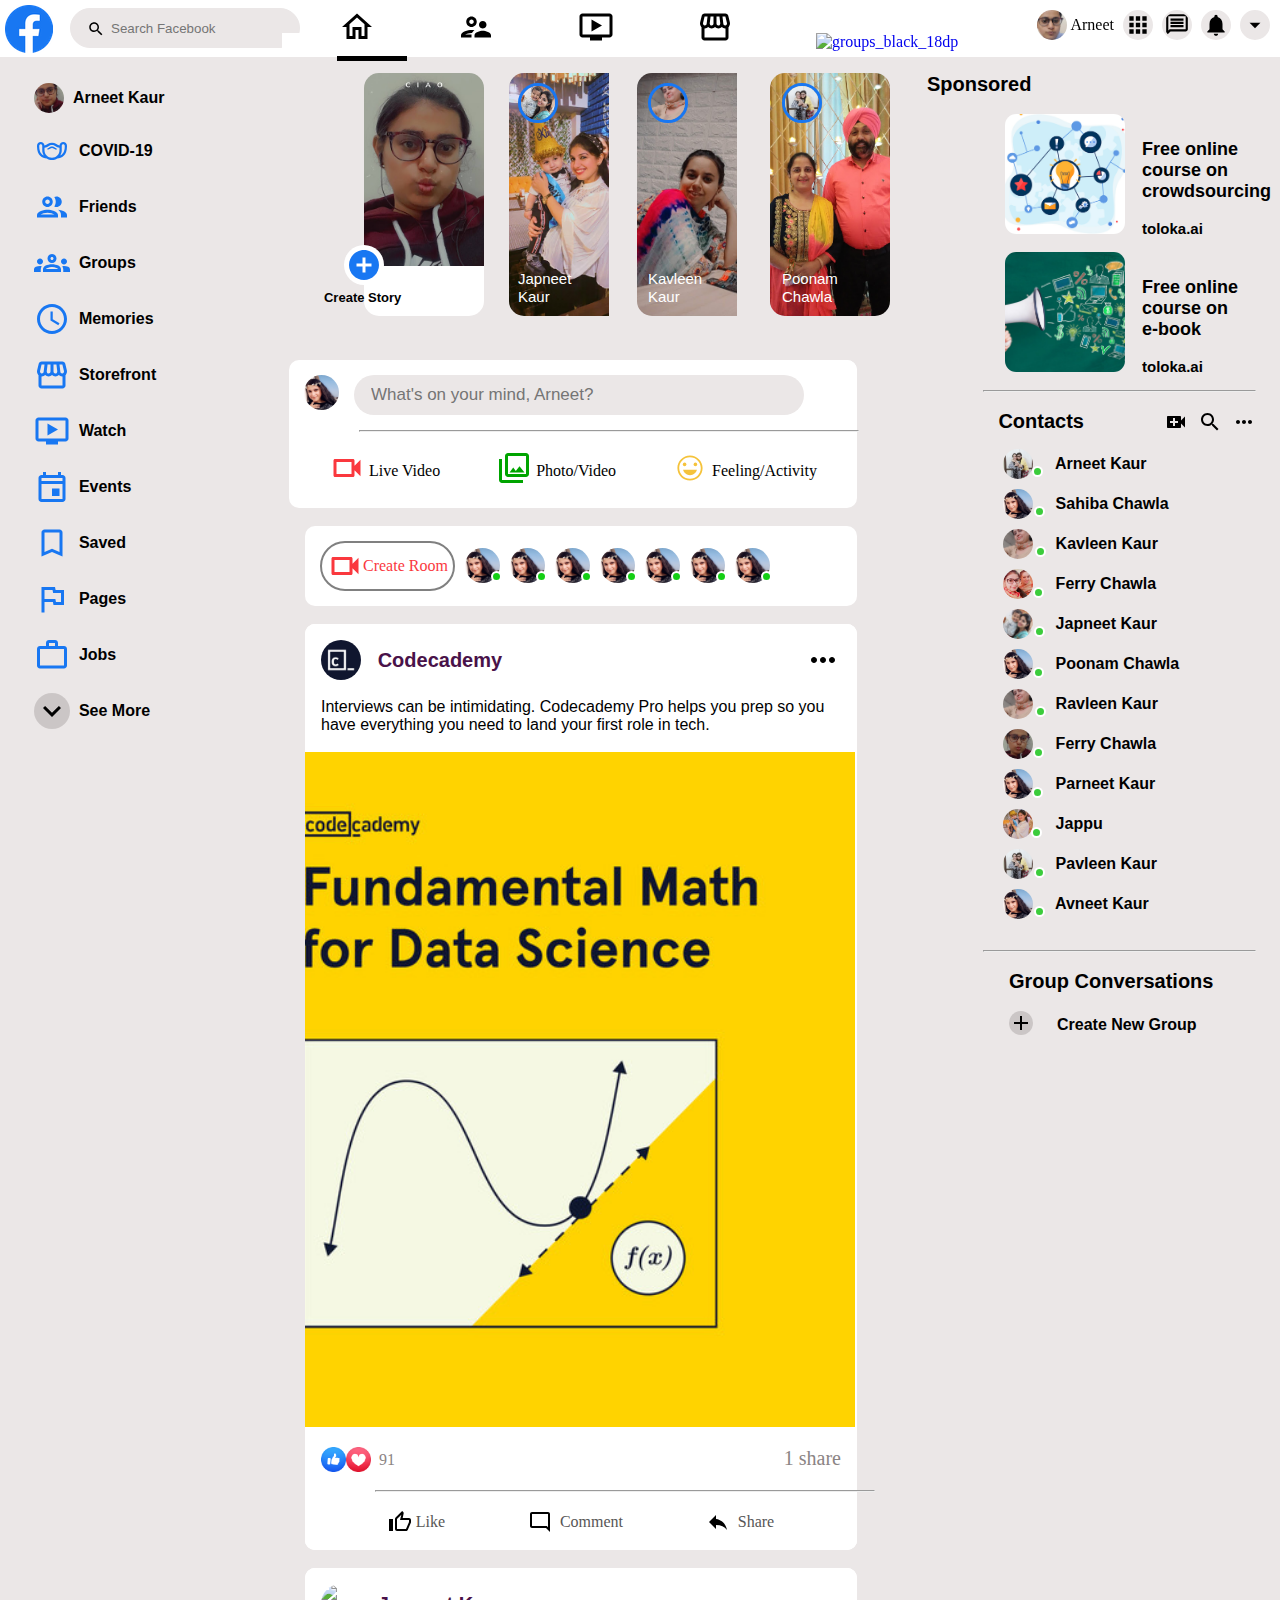
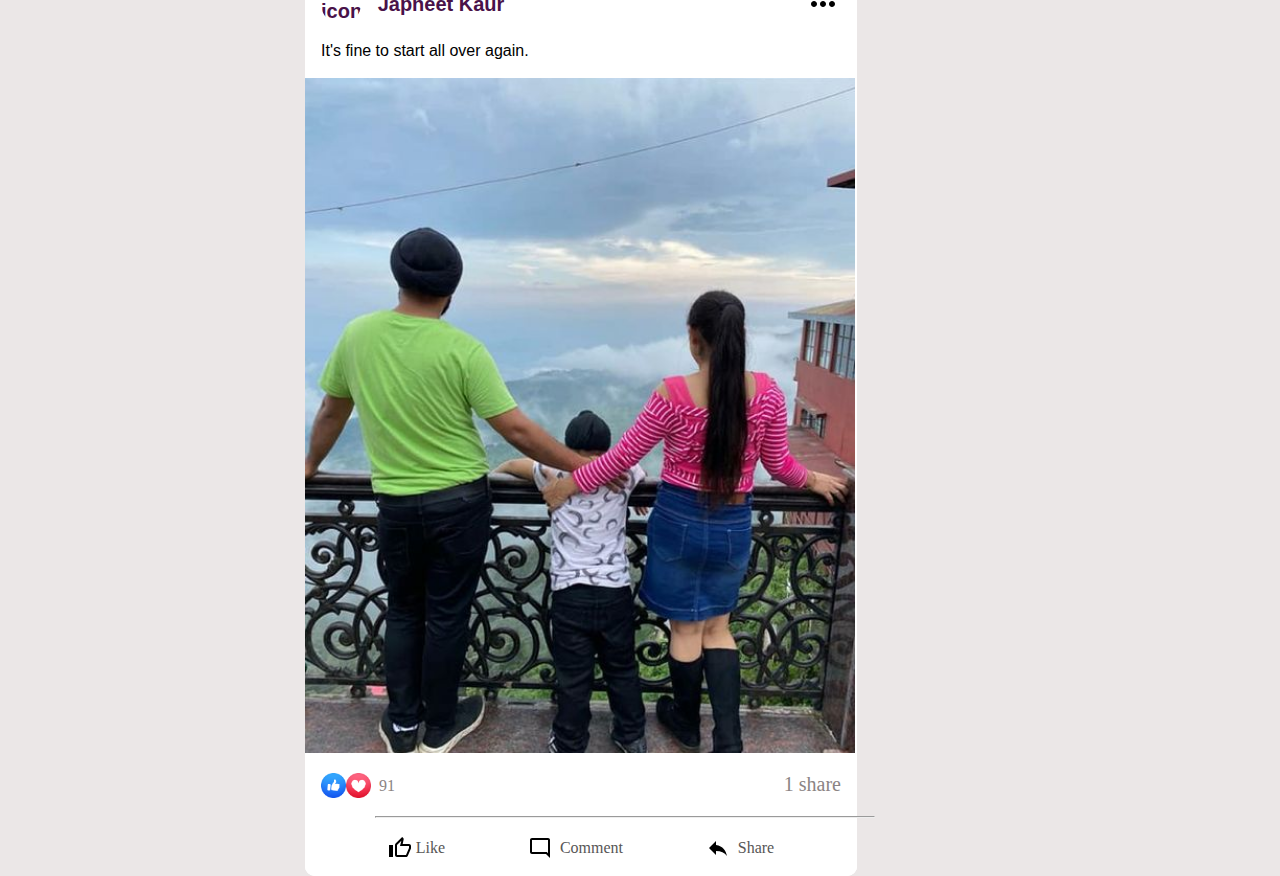
==== index.html @ c51c7bbc "Add files via upload" ====
<!DOCTYPE html>
<html lang="en">
<head>
    <meta charset="UTF-8">
    <meta http-equiv="X-UA-Compatible" content="IE=edge">
    <meta name="viewport" content="width=device-width, initial-scale=1.0">
    <link rel="stylesheet" href="./style.css">
    <title>Facebook</title>
</head>
<body>
    <header>
        <nav>
            <div class="navbar">
                  <div class="logo">
                    <img id="fblogo" src="./images/facebook-logo-2019 (2).png" alt="logo">
                    <img id="search"src="./images/search_black_18dp (1).svg" alt="search">
                    <input type="text" placeholder="Search Facebook">
                  </div>
                  <div class="icons">
                      <a href="#"> <span id="highlight" data-tooltip="Home"> <img src="./images/home_black_36dp.svg" alt="home_black_24dp"> </span>  </a> 
                      <a href="#"> <span data-tooltip="Friend">  <img src="./images/supervisor_account_black_36dp.svg" alt="person"> </span>   </a> 
                      <a href="#"> <span data-tooltip="Watch"> <img src="./images/ondemand_video_black_36dp (1).svg" alt="video"> </span> </a> 
                      <a href="#"> <span data-tooltip="Market">  <img src="./images/storefront_black_36dp (1).svg" alt="marketplace"> </span>  </a> 
                      <a href="#">  <span data-tooltip="Group"> <img src="./images/groups_black_36dp (1).svg" alt="groups_black_18dp"> </span>  </a> 
                  </div>
                  <div class="account">
                         <img id="mypic"  src="./images/my5.jpg" alt="me"> <span>Arneet</span>
                         <a href="#">  <img id = "apps" src="./images/apps_black_24dp.svg" alt="apps"> </a>
                         <a href="#">  <img id = "message" src="./images/message_black_24dp (1).svg" alt="message"> </a>
                         <a href="#"> <img id = "bell" src="./images/notifications_black_18dp.svg" alt="bell">  </a>
                         <a href="#"> <img id = "bell" class="belllss" src="./images/arrow_drop_down_black_36dp.svg" alt="bell">  </a>
                  </div>
            </div>
        </nav>
    </header>

    <!----------------------------------------- Main -------------------------------------------------->
    <!-----------------------------------------Left  Sidebar ------------------------------------------------>
    <main>
        <div class="leftsidebar  lsb">
               <a href="#">  <img id="mypic" src="./images/my3.jpg" alt="me">&nbsp;&nbsp;Arneet Kaur</a>
               <a href="#">  <img src="./images/masks_black_36dp.svg" alt="mask">&nbsp;&nbsp;COVID-19</a>
               <a href="#">  <img src="./images/people_black_36dp.svg" alt="people">&nbsp;&nbsp;Friends</a>
               <a href="#">  <img src="./images/groups_black_36dp.svg" alt="groups">&nbsp;&nbsp;Groups</a>
               <a href="#">  <img src="./images/watch_later_black_36dp.svg" alt="watch">&nbsp;&nbsp;Memories</a>
               <a href="#">  <img src="./images/storefront_black_36dp.svg" alt="store">&nbsp;&nbsp;Storefront </a>
               <a href="#">  <img src="./images/ondemand_video_black_36dp.svg" alt="tv">&nbsp;&nbsp;Watch </a>
               <a href="#">  <img src="./images/event_black_36dp.svg" alt="events">&nbsp;&nbsp;Events </a>
               <a href="#">  <img src="./images/bookmark_border_black_36dp.svg" alt="saved">&nbsp;&nbsp;Saved </a>
               <a href="#">  <img src="./images/flag_black_36dp.svg" alt="flag">&nbsp;&nbsp;Pages </a>
               <a href="#">  <img src="./images/work_outline_black_36dp.svg" alt="work">&nbsp;&nbsp;Jobs</a>
               <a href="#">  <img id="expand" src="./images/expand_more_black_36dp.svg" alt="expand">&nbsp;&nbsp;See More </a>
        </div>



        <!-------------------------------------- Right Sidebar ------------------------------------------>

        <div class="rightsidebar  rsb">
               <div class="sponsored">
                   <p>Sponsored</p>
                   <br>
                    <div class="sponsor1">
                       
                        <img src="./images/crowdsourcing-history.jpg" alt="crowdsourcing">
                        <div class="para">
                            <p>Free online course on </p>
                            <p>crowdsourcing</p><br>
                            <p id="tolka">toloka.ai</p>
                        </div>
                     </div>
                     <br>
                   <div class="sponsor1">
                          <img src="./images/ebook.jpeg" alt="crowdsourcing">
                          <div class="para">
                            <p>Free online course on </p>
                            <p>e-book</p><br>
                            <p id="tolka">toloka.ai</p>
                         </div>
                   </div>

              </div> 
              <br>
              <hr>
              <br>
               <div class="contacts">
                         <div class="upper">
                             <div class="write">
                                  <p>Contacts</p>
                             </div>
                             <div class="sideicons">
                                   <img src="./images/video_call_black_24dp (1).svg" alt="video"> 
                                   <img src="./images/search_black_24dp.svg" alt="search">
                                   <img src="./images/more_horiz_black_24dp.svg" alt="dots">
                             </div>
                         </div>
                         <br>
                         <div class="down">
                             <a id="one" href="#"><img id="mypic" src="./images/memata.jpg" alt="me"> &nbsp;&nbsp;&nbsp;&nbsp; Arneet Kaur</a>
                             <a id="two" href="#"><img id="mypic" src="./images/crown.jpg" alt="me"> &nbsp;&nbsp;&nbsp;&nbsp; Sahiba Chawla</a>  
                             <a id="three" href="#"><img id="mypic" src="./images/tai.jpg" alt="me"> &nbsp;&nbsp;&nbsp;&nbsp; Kavleen Kaur</a> 
                             <a id="four" href="#"><img id="mypic" src="./images/both.jpg" alt="me"> &nbsp;&nbsp;&nbsp;&nbsp; Ferry Chawla</a>  
                             <a id="three" href="#"><img id="mypic" src="./images/jappudi.jpg" alt="me"> &nbsp;&nbsp;&nbsp;&nbsp; Japneet Kaur</a> 
                             <a id="six" href="#"><img id="mypic" src="./images/crown.jpg" alt="me"> &nbsp;&nbsp;&nbsp;&nbsp; Poonam Chawla</a>  
                             <a id="three" href="#"><img id="mypic" src="./images/tai.jpg" alt="me"> &nbsp;&nbsp;&nbsp;&nbsp; Ravleen Kaur</a> 
                             <a id="four" href="#"><img id="mypic" src="./images/my4.jpg" alt="me"> &nbsp;&nbsp;&nbsp;&nbsp; Ferry Chawla</a>  
                             <a id="nine" href="#"><img id="mypic" src="./images/crown.jpg" alt="me"> &nbsp;&nbsp;&nbsp;&nbsp; Parneet Kaur</a>
                             <a id="ten" href="#"><img id="mypic" src="./images/jaapudidu.jpg" alt="me"> &nbsp;&nbsp;&nbsp;&nbsp; Jappu </a> 
                             <a id="four" href="#"><img id="mypic" src="./images/memata.jpg" alt="me"> &nbsp;&nbsp;&nbsp;&nbsp; Pavleen Kaur  </a>  
                             <a id="one" href="#"><img id="mypic" src="./images/crown.jpg" alt="me"> &nbsp;&nbsp;&nbsp;&nbsp; Avneet Kaur</a>
                            
                         </div>
               </div>
               <br>
              <hr>
              <br>
               <div class="conversation">
                           <p>Group Conversations</p><br>
                           <img src="./images/add_black_24dp.svg" alt="plus">
                           <span>Create New Group</span>
               </div> 
        </div>

        <!---------------------------------------- Center --------------------------------------->
         <div class="centerpart cb">
              <!-- <div class="cupper">
                    <div class="cinner">
                        <a href="#">Home</a>&nbsp;&nbsp;&nbsp;&nbsp;
                        <a href="#">Favourites</a>&nbsp;&nbsp;&nbsp;&nbsp;
                        <a href="#">Recent</a>
                    </div>
                    <div class="cdown">
                        <a href="#"> <img src="./images/linear_scale_black_36dp.svg" alt="line"> </a>
                    </div>
              </div><br>
              <hr>
              <br> -->
              <div class="stories">
                   <div class="storyy1">
                       <a href="#"> <img id="story1" src="./images/my4.jpg" alt="myphoto"> </a>
                         <div class="circle">
                                <div class="circe1"></div>
                                <img src="./images/add_circle_black_36dp.svg" alt="circle">
                                <span>Create Story</span>
                            </div>
                   </div>
                   <div class="storyy2">
                      <a href="#">  <img id="story2" src="./images/jaapudidu.jpg" alt="secondpic"> </a>
                       <a href="#">Japneet <br>Kaur</a>
                      <div class="outer">
                        <img src="./images/jappudi.jpg" alt="me"> 
                       </div>
                       
                   </div>
                   <div class="storyy3">
                      <a href="#">  <img  id="story3" src="./images/diii.jpg" alt="thirdpic"> </a>
                      <a href="#">Kavleen <br>Kaur</a>
                      <div class="outer1">
                        <img  src="./images/tai.jpg" alt="me"> 
                      </div>
                   </div>

                   <div class="storyy4">
                    <a href="#">  <img  id="story4" src="./images/mummypapa.jpg" alt="thirdpic"> </a>
                    <a href="#">Poonam <br>Chawla</a>
                    <div class="outer1">
                      <img  src="./images/memata.jpg" alt="me"> 
                    </div>
                 </div>

                 <!-- <div class="storyy5">
                    <a href="#">  <img  id="story5" src="./images/sifat.jpg" alt="thirdpic"> </a>
                    <a href="#">Jaskirat <br>Singh</a>
                    <div class="outer1">
                      <img  src="./images/sifat2.jpg" alt="me"> 
                    </div>
                 </div> -->



                
                  <!-- <div tooltip="See all stories" class="circles">
                        <img src="./images/east_black_24dp.svg" alt="arrow">
                  </div> -->
              </div>

              <!------------------------------ Down Part Start ---------------------------------->

                 <div class="containers">
                        <div class="inputbox">
                              <img id="myself" src="./images/crown.jpg" alt="mine">
                              <input type="text" name="input" placeholder="What's on your mind, Arneet?">
                        </div>
                        <hr id="urgent">
                        <div class="iconsss">
                            <a href="#"><img src="./images/videocam_black_36dp.svg" alt="video"> <span>Live Video</span> </a>
                            <a href="#"><img src="./images/photo_library_black_36dp.svg" alt="video"> <span>Photo/Video</span> </a>
                            <a href="#"><img src="./images/emoji_emotions_black_36dp.svg" alt="video"> <span>Feeling/Activity</span> </a>
                        </div>
                 </div>


                 <!-------------------------------------- Create Room ---------------------------------->
                 <br>
                 <div class="room">
                            <div class="roomicon">
                                      <a href="#"> <img src="./images/videocam_black_36dp.svg" alt="camera">  Create Room   </a>
                            </div>
                            <div class="persons">
                                 <a href="#">  <img id="myself" src="./images/crown.jpg" alt="mine">  </a>
                                 <a href="#">  <img id="myself" src="./images/crown.jpg" alt="mine">  </a>
                                 <a href="#">  <img id="myself" src="./images/crown.jpg" alt="mine">  </a>
                                 <a href="#">  <img id="myself" src="./images/crown.jpg" alt="mine">  </a>
                                 <a href="#">  <img id="myself" src="./images/crown.jpg" alt="mine">  </a>
                                 <a href="#">  <img id="myself" src="./images/crown.jpg" alt="mine">  </a>
                                 <a href="#">  <img id="myself" src="./images/crown.jpg" alt="mine">  </a>
                            
                                
                           </div>
                  </div>

                  <!------------------------------------ Create Post ------------------------------------------>
                  <br>
                  <div class="mainpost">
                            <div class="upprpst">
                                <div class="upperpost">
                                    <a href="#"> <img id="codecademyicon" src="./images/codeicon.png" alt="iconcodecademy">&nbsp;&nbsp; Codecademy </a>
                                    <a href="#"> <img id="dotss" src="./images/more_horiz_black_36dp.svg" alt="threedots"></a>
                                </div>
                                <br>
                               <div class="forpara">
                                  <p>Interviews can be intimidating. Codecademy Pro helps you prep so you have everything you need to land your first role in tech.</p>
                                </div>
                            </div>
                               <br>
                             <div class="centerpost">
                                   <img src="./images/codecademy.jpg" alt="codecademy">
                             </div>
                             <div class="downpost">
                                    <div class="dp1">
                                            <div class="dpinner">
                                             <a href="#"> <img src="./images/like.png" alt="like">  </a>
                                             <a href="#"> <img src="./images/love.png" alt="love">&nbsp; 91 </a>
                                            </div>
                                            <div class="share">
                                                <a href="#">1 share</a>
                                            </div>
                                    </div>
                                    <br>
                                    <hr>
                                    <br>
                                    <div class="dp2">
                                             <a href="#"> <img src="./images/thumb_up_black_24dp (2).svg" alt="like">&nbsp;Like </a>
                                             <a href="#"> <img src="./images/mode_comment_black_24dp.svg" alt="comment"> &nbsp; Comment </a>
                                             <a href="#"> <img src="./images/reply_black_24dp.svg" alt="reply"> &nbsp; Share </a>
                                    </div>
                             </div>
                  </div>

<!----------------------------------- Second Post ---------------------------------->

                  <br>
                  <div class="mainpost">
                            <div class="upprpst">
                                <div class="upperpost">
                                    <a href="#"> <img id="codecademyicon" src="./images/jeeeju.png" alt="iconcodecademy">&nbsp;&nbsp; Japneet Kaur  </a>
                                    <a href="#"> <img id="dotss" src="./images/more_horiz_black_36dp.svg" alt="threedots"></a>
                                </div>
                                <br>
                               <div class="forpara">
                                  <p>It's fine to start all over again.</p>
                                </div>
                            </div>
                               <br>
                             <div class="centerpost">
                                   <img src="./images/jejju.jpeg" alt="codecademy">
                             </div>
                             <div class="downpost">
                                    <div class="dp1">
                                            <div class="dpinner">
                                             <a href="#"> <img src="./images/like.png" alt="like">  </a>
                                             <a href="#"> <img src="./images/love.png" alt="love">&nbsp; 91 </a>
                                            </div>
                                            <div class="share">
                                                <a href="#">1 share</a>
                                            </div>
                                    </div>
                                    <br>
                                    <hr>
                                    <br>
                                    <div class="dp2">
                                             <a href="#"> <img src="./images/thumb_up_black_24dp (2).svg" alt="like">&nbsp;Like </a>
                                             <a href="#"> <img src="./images/mode_comment_black_24dp.svg" alt="comment"> &nbsp; Comment </a>
                                             <a href="#"> <img src="./images/reply_black_24dp.svg" alt="reply"> &nbsp; Share </a>
                                    </div>
                             </div>
                  </div>
        </div>
    </main>
</body>
</html>
---- style.css ----
*{
    padding: 0;
    margin: 0;
    box-sizing: border-box;
    background-color: rgb(235, 231, 231);
}
header{
    position: sticky;
    left: 0;
    right: 0;
    top: 0;
    z-index: 5;
}
.navbar{
    display: flex;
    justify-content: space-between;
    background-color: white;
}
.logo{
    background-color: white;
}
.logo img{
    background-color:transparent;
    position: relative;
    top: 5px;
    left: 5px;
    margin-bottom: 5px;
}
#fblogo:hover{
    cursor: pointer;
   transform: rotate(360deg);
   transition: transform 1s ease-in-out;
}
.logo #search{
    position: relative;
    top: -10px;
    left: 35px;
    background-color:rgb(235, 231, 231) ;
    z-index: 1;
   
}
.logo input{
    width: 230px;
    height: 40px;
    border-radius: 20px;
    border: 1px solid rgb(235, 231, 231);
    position: absolute;
    top: 8px;
    padding-left: 2.5rem;
    outline: none;
   
}

.icons{
    background-color: white;
    margin-left: 10rem;
}

.icons a{
    background-color: white;
    text-decoration: none;
}
.icons a img:hover{
      padding-left: 20px;
      padding-right: 20px;
      border-radius: 7px;
      border: 2px solid rgb(226, 221, 221);
      background-color: rgb(226, 221, 221);
}
.icons #highlight::after{
     content: '';
     display: inline-block;
     height: 5px;
     width: 70px;
     background-color: black;
     position:absolute;
     top: 23px;
     left: 55px;
}

.icons  img{
    background-color: white;
    margin-left: 2.2rem;
    margin-top: 7px;
    padding-left: 20px;
    padding-right: 20px;
    border: 2px solid transparent;
}
.icons span{
    background-color: white;
}
[data-tooltip]{
    position: relative;
}
/*.icons span::after,
.icons span::before{
    --scale:0;
    transform: scale(var(--scale));
    transition: 150ms transform;
    
}*/
/* .icons span:hover::after{
    content: '';
    background-color: #1877F2;
    height: 10px;
    width: 10px;
    position: absolute;
    top: 52%;
    left: 82px;
    transform: translateX(-50%) rotate(45deg);

} */
.icons span:hover::before{
    content:attr(data-tooltip);
    color: white;
    border: 8px solid #1877F2;
    background-color:#1877F2;
    /* padding-left: 5px;
    padding-right: 5px; */
    /* width: 53px;
    height: 30px; */
    /* font-size: 15px; */
    border-top-right-radius: 23px;
    border-bottom-left-radius: 23px;
    position: absolute;
    top: 50%;
    left:55%;
    margin-top: 20px;
}

 /* #groupss{
    border: 2px solid black;
    height: 35px;
    border-radius: 50%;
    /* margin-right: 85px; 
}  */

.account{
    background-color: white;
}
.account a{
    background-color: white;
    text-decoration: none;
}
/* .forset{
    margin-left: 70px;
} */

.account img{
    margin-top: 10px;
    margin-left: 5px;
    /* margin-right: 5px; */
}
.account  span{
    position: relative;
    top: -10px;
    background-color: white;
}
#mypic{
    height: 30px;
    width: 30px;
    object-fit: cover;
    border-radius: 50%;
    cursor: pointer;
    
}
#apps {
    border: 2px solid rgb(235, 231, 231);
   width: 30px;
    border-radius: 50%;
}
#message{
    border: 2px solid rgb(235, 231, 231);
    width: 30px;
    border-radius: 50%;
}
#bell{
    border: 2px solid rgb(235, 231, 231);
    width: 30px;
    border-radius: 50%;
}
.belllss{
    margin-right: 10px;
}
main{
    display: grid;
    grid-template-columns: repeat(3,1fr);
    grid-template-areas: "l  c   r";
}
/************************************************Left Sidebar ***************************************************/
.lsb{
    grid-area: l;
}
.rsb{
    /* background-color: red; */
    grid-area: r;
}
.cb{
    grid-area: c;
}
.leftsidebar{
    margin-top: 1rem;
    margin-left: 1.5rem;
   }
.leftsidebar a{
   display: flex;
   /* flex-direction: column; */
   align-items: center;
   text-decoration: none;
   color: black;
   padding: 10px;
   font-family: 'Lucida Sans', 'Lucida Sans Regular', 'Lucida Grande', 'Lucida Sans Unicode', Geneva, Verdana, sans-serif;
    font-weight: 800;
}  

.leftsidebar a:hover{
    background-color: rgb(203, 198, 198);
    width: 260px;
    border-radius: 0.5rem;
} 
.leftsidebar a img{
    background-color: transparent;
}
#expand{
    background-color:rgb(203, 198, 198);
    border-radius: 50%;
}

/**********************************************Right Sidebar**************************************/
.rightsidebar{
    margin-top: 1rem;
    margin-right: 1.5rem;
    right: 0;
    display: flex;
    flex-direction: column;
}
.sponsored p{
    font-family: 'Lucida Sans', 'Lucida Sans Regular', 'Lucida Grande', 'Lucida Sans Unicode', Geneva, Verdana, sans-serif;
    font-size: 20px;
    font-weight: 800;
    cursor: pointer;
    margin-left: 70px;
}
.sponsor1{
    display: flex;
    margin-left: 5rem;
}
.sponsor1 img{
    height: 120px;
    width: 120px;
    object-fit: cover;
    border-radius: 0.7rem;
    cursor: pointer;
    position: relative;
    left: 68px;
    /* margin-left: 20px; */
}
.sponsor1 p{
   font-size: 18px;
   position: relative;
   left: 15px;
   top: 25px;
}
#tolka{
    font-size: 15px;
}
.rightsidebar hr{
    /* margin-right: 1rem; */
    margin-left: 7.9rem;
}
.upper{
    display: flex;
    justify-content: space-between;
}
.write {
    display: flex;
    margin-left: 7.9rem;
}
.write p{
    font-family: 'Lucida Sans', 'Lucida Sans Regular', 'Lucida Grande', 'Lucida Sans Unicode', Geneva, Verdana, sans-serif;
    font-size: 20px;
    font-weight: 800;
    margin-left: 15px;
}
.sideicons{
    display: flex;
    background-color: transparent;
    /* margin-right: 0.5rem; */
   
}
.sideicons img{
    background-color:rgb(235, 231, 231);
    margin-left: 10px;
}
.down{
    margin-left: 7.9rem;
}
.down #one::after{
    content: '';
    display: block;
    background-color: rgb(59, 204, 59);
    border: 2px solid white;
    height: 7px;
    width: 7px;
    border-radius: 50%;
    position: relative;
    left: -115px;
    top: 7px;
}
.down #two::after{
    content: '';
    display: block;
    background-color: rgb(59, 204, 59);
    border: 2px solid white;
    height: 7px;
    width: 7px;
    border-radius: 50%;
    position: relative;
    left: -135px;
    top: 7px;
}
.down #three::after{
    content: '';
    display: block;
    background-color: rgb(59, 204, 59);
    border: 2px solid white;
    height: 7px;
    width: 7px;
    border-radius: 50%;
    position: relative;
    left: -123px;
    top: 7px;
}
.down #four::after{
    content: '';
    display: block;
    background-color: rgb(59, 204, 59);
    border: 2px solid white;
    height: 7px;
    width: 7px;
    border-radius: 50%;
    position: relative;
    left: -123px;
    top: 8px;
}
.down #six::after{
    content: '';
    display: block;
    background-color: rgb(59, 204, 59);
    border: 2px solid white;
    height: 7px;
    width: 7px;
    border-radius: 50%;
    position: relative;
    left: -146px;
    top: 8px;
}
.down #nine::after{
    content: '';
    display: block;
    background-color: rgb(59, 204, 59);
    border: 2px solid white;
    height: 7px;
    width: 7px;
    border-radius: 50%;
    position: relative;
    left: -123px;
    top: 8px;
}
.down #ten::after{
    content: '';
    display: block;
    background-color: rgb(59, 204, 59);
    border: 2px solid white;
    height: 7px;
    width: 7px;
    border-radius: 50%;
    position: relative;
    left: -72px;
    top: 8px;
}
.down a{
    text-decoration: none;
    display: flex;
    align-items: center;
    color: black;
    position: relative;
    top: -8px;
    left: 10px;
    padding-top: 5px;
    padding-bottom: 5px;
    padding-left: 10px;
    font-family: 'Segoe UI', Tahoma, Geneva, Verdana, sans-serif;
    font-weight: 600;
    cursor: pointer;
}
.down a:hover{
    background-color: rgb(203, 198, 198);
    width: 270px;
    border-radius: 0.5rem;
}
.conversation{
    margin-left: 9.5rem;
}
.conversation p{
    font-family: 'Lucida Sans', 'Lucida Sans Regular', 'Lucida Grande', 'Lucida Sans Unicode', Geneva, Verdana, sans-serif;
    font-size: 20px;
    font-weight: 800;
}
.conversation img{
    background-color:rgb(203, 198, 198);
    border-radius: 50%;
    cursor: pointer;
}
.conversation span{
    position: relative;
    left: 20px;
    bottom: 5px;
    font-family: 'Segoe UI', Tahoma, Geneva, Verdana, sans-serif;
    font-weight: 600;
}
/*********************************** Center Part *********************************/
.centerpart{
   margin-top: 1rem;
   /* background-color: white; */
} 
.cupper{
    display: flex;
    justify-content: space-between;
}
.cinner{
    display: flex;
}
.cinner a{
    text-decoration: none;
    font-family: 'Lucida Sans', 'Lucida Sans Regular', 'Lucida Grande', 'Lucida Sans Unicode', Geneva, Verdana, sans-serif;
    font-weight: 800;
    color: black;
    position: relative;
    left: 70px;
    border: 2px solid transparent;
    padding: 10px;
}
.cinner a:hover{
    color: #1877F2;
    border: 2px solid rgb(203, 230, 241);
    background-color: rgb(205, 231, 243);
    padding: 10px;
    border-radius: 20px;
}
.cdown{
    display: flex;
}
.cdown img{
    /* margin-right: 2rem; */
    border: 2px solid rgb(203, 198, 198);
    padding-left: 7px;
    padding-right: 7px;
    background-color:rgb(203, 198, 198);
    border-radius: 10px;
}
.centerpart hr{
    position: relative;
    left: 70px;
    width: 500px;
}
/**********************************************Story 1***********************************/
.stories{
    display: flex;
}
.storyy1 a img:hover{
    /* transform: scale(1.2); */
    -webkit-filter: grayscale(70%);
    filter: grayscale(70%);
    -webkit-transition: .3s ease-in-out;
    transition: .3s ease-in-out;

}
.stories #story1{
    height: 27vh;
    object-fit: cover;
    width: 120px;
    position: relative;
    left: -5px;
    margin-left: 5rem;
    border-bottom: 50px solid white;
    border-radius: 15px;
}
.stories #story1:hover{
    border-bottom: 50px solid rgb(203, 198, 198);
}

.circle {
    position: relative;
    cursor: pointer;
}

.circle .circe1{
    height: 40px;
    width: 40px;
    /* background: linear-gradient(white,transparent ); */
    background-color: white;
    border-radius: 50%;
    position: relative;
    top: -75px;
    left: 55px;
}
.circle img{
    position: absolute;
    top: -73px;
    left: 57px;
    background-color: transparent;
}
.circle span{
    font-family: 'Lucida Sans', 'Lucida Sans Regular', 'Lucida Grande', 'Lucida Sans Unicode', Geneva, Verdana, sans-serif;
    font-size: 13px;
    font-weight: 700;
    position: absolute;
    background-color: transparent;
    top: -30px;
    left: 35px;
}
/********************************************** Story 2 ****************************************/
.storyy2{
    position: relative;
}
.storyy2 a:nth-child(2){
    text-decoration: none;
    color: white;
    font-family: 'Lucida Sans', 'Lucida Sans Regular', 'Lucida Grande', 'Lucida Sans Unicode', Geneva, Verdana, sans-serif;
    font-size: 15px;
    font-weight: 500;
    position: relative;
    left: 29px;
    top: -50px;
    background-color: transparent;
}

.stories #story2{
    height: 27vh;
    object-fit: cover;
    width: 120px;
    position: relative;
    left: 20px;
    border-radius: 15px;
    margin-left: 0;
    
}
.stories #story2:hover{
    /* -webkit-filter: grayscale(20%);
    filter: grayscale(20%);
    opacity: 10.9; */
    filter: brightness(95%);
    /* background: linear-gradient(transparent,rgba(0,0,0,0.5)); */
    -webkit-transition: .3s ease-in-out;
    transition: .3s ease-in-out;
    /* margin-left: 10px;
	-webkit-transform: scale(1.07);
	transform: scale(1.07); */

}
.storyy2 .outer img{
    position: absolute;
    top: 10px;
    left: 29px;
    border: 3px solid #1877F2;
    height: 40px;
    width: 40px;
    object-fit: cover;
    border-radius: 50%;
}
/*****************************************Story 3********************************************/
.storyy3{
    position: relative;
}
.storyy3 a:nth-child(2){
    text-decoration: none;
    color: white;
    font-family: 'Lucida Sans', 'Lucida Sans Regular', 'Lucida Grande', 'Lucida Sans Unicode', Geneva, Verdana, sans-serif;
    font-size: 15px;
    font-weight: 500;
    position: relative;
    left: 39px;
    top: -50px;
    background-color: transparent;
}

.stories #story3{
    height: 27vh;
    object-fit: cover;
    width: 120px;
    position: relative;
    left: 20px;
    border-radius: 15px;
    margin-left: 8px;
}
.stories #story3:hover{
    /* -webkit-filter: grayscale(20%);
    filter: grayscale(20%);
    opacity: 10.9; */
    filter: brightness(95%);
    /* background: linear-gradient(transparent,rgba(0,0,0,0.5)); */
    -webkit-transition: .3s ease-in-out;
    transition: .3s ease-in-out;
    /* margin-left: 10px;
	-webkit-transform: scale(1.07);
	transform: scale(1.07); */

}
.storyy3 .outer1 img{
    position: absolute;
    top: 10px;
    left: 39px;
    border: 3px solid #1877F2;
    height: 40px;
    width: 40px;
    object-fit: cover;
    border-radius: 50%;
}
/* .circle img{
 background-color: red;
} */
/************************************** Story 4 ******************************************/
.storyy4{
    position: relative;
}
.storyy4 a:nth-child(2){
    text-decoration: none;
    color: white;
    font-family: 'Lucida Sans', 'Lucida Sans Regular', 'Lucida Grande', 'Lucida Sans Unicode', Geneva, Verdana, sans-serif;
    font-size: 15px;
    font-weight: 500;
    position: relative;
    left: 45px;
    top: -50px;
    background-color: transparent;
}

.stories #story4{
    height: 27vh;
    object-fit: cover;
    width: 120px;
    position: relative;
    left: 33px;
    /* background: linear-gradient(transparent,rgba(0,0,0,0.5));  */
    border-radius: 15px;
}
.stories #story4:hover{
    /* -webkit-filter: grayscale(20%);
    filter: grayscale(20%);
    opacity: 10.9; */
    filter: brightness(95%);
    /* background: linear-gradient(transparent,rgba(0,0,0,0.5)); */
    -webkit-transition: .3s ease-in-out;
    transition: .3s ease-in-out;
    /* margin-left: 10px;
	-webkit-transform: scale(1.07);
	transform: scale(1.07); */

}
.storyy4 .outer1 img{
    position: absolute;
    top: 10px;
    left: 45px;
    border: 3px solid #1877F2;
    height: 40px;
    width: 40px;
    object-fit: cover;
    border-radius: 50%;
}
/*****************************************Story 5**********************************/
/* .storyy5{
    position: relative;
}
.storyy5 a:nth-child(2){
    text-decoration: none;
    color: white;
    font-family: 'Lucida Sans', 'Lucida Sans Regular', 'Lucida Grande', 'Lucida Sans Unicode', Geneva, Verdana, sans-serif;
    font-size: 15px;
    font-weight: 500;
    position: relative;
    left: 4px;
    top: -50px;
    background-color: transparent;
}

.stories #story5{
    height: 27vh;
    object-fit: cover;
    width: 110px;
    position: relative;
    left: -2px;
    border-radius: 15px;
    /* margin-left: 0px; */
/* }
.stories #story5:hover{
    -webkit-filter: grayscale(20%);
    filter: grayscale(20%);
    opacity: 10.9;
    -webkit-transition: .3s ease-in-out;
    transition: .3s ease-in-out; */
    /* margin-left: 10px;
	-webkit-transform: scale(1.07);
	transform: scale(1.07); */

/* }
.storyy5 .outer1 img{
    position: absolute;
    top: 10px;
    left: 3px;
    border: 3px solid #1877F2;
    height: 40px;
    width: 40px;
    object-fit: cover;
    border-radius: 50%;
} */ 

/* .circles{
    height: 50px;
    width: 70px;
    background-color: white;
    border: 1px solid gray;
    border-radius: 50%;
    position: relative;
    left: -62px;
    top: 70px;
    cursor: pointer;
}
.circles:hover::after{
    content:attr(tooltip);
    background-color: black;
    color: white;
    position: relative;
    top: 60px;
    width: max-content;
    left: 0;
    right: 0;
    padding: 5px;
}
.circles:hover{
    background-color: rgb(238, 231, 231);
}
.circles img{
    background-color: transparent;
    position:absolute;
    left: 10px;
    top: 13px;
} */
/********************************Down Part Start ********************************************/
.containers{
    background-color: white;
    border-radius: 10px;
    /* margin-left: 80px; */
}
.inputbox{
    display: flex;
    background-color: white;
    padding: 15px;
    border-top-left-radius: 20px;
    border-top-right-radius: 10px;
}
.inputbox input{
    margin-left: 15px;
    width: 450px;
    height: 40px;
    border-radius: 20px;
    padding-left: 15px;
    outline: none;
    font-size: 17px;
    border: 2px solid transparent;
}
#myself{
    height: 35px;
    width: 35px;
    object-fit: cover;
    border-radius: 50%;
}
.containers #urgent{
    background-color: white;
    /* margin-left: 40px; */
}
.iconsss {
    display: flex;
    justify-content: space-between;
    border-bottom-left-radius: 10px;
    border-bottom-right-radius: 10px;
    text-decoration: none;
    padding: 15px;
    margin: 0 15px;
    background-color: white;
}
.iconsss a{
    text-decoration: none;
    color: black;
    background-color: transparent;
    position: relative;
    padding: 3px 10px;
}
.iconsss a:hover{
    background-color: rgb(238, 231, 231);
    padding: 3px 10px;
    border-radius: 10px;
}
.iconsss a img{
    background-color: transparent;
}
.iconsss a span{
    background-color: transparent;
    position: relative;
    top: -10px;
}
/************************************** Room **************************************/
.room{
    display: flex;
    /* justify-content: space-evenly; */
    background-color: white;
    border-radius: 10px;
    padding: 15px;
    margin-left: 1rem;
}
.roomicon{
    display: flex;
    background-color: white;
    border-radius: 10px;
    /* margin-left: 20px; */
}
.roomicon a{
    text-decoration: none;
    color: #FA383E;
    background-color: transparent;
    display: flex;
    align-items: center;
    border: 2px solid grey;
    padding: 5px;
    border-radius: 25px;
}
.roomicon a:hover{
    background-color: rgb(248, 241, 241);
}

.roomicon img{
    background-color: transparent;
    
}
.persons{
    display: flex;
    background-color: white;
    border-radius: 10px;
    position: relative;
    /* margin-right: 20px; */
}
.persons a{
    text-decoration: none;
    background-color: transparent;
    position: relative;
}
.persons a::after{
    content: '';
    display: inline-block;
    height: 7px;
    width: 7px;
    border-radius: 50%;
    background-color: rgb(20, 207, 20);
    border: 2px solid white;
    position: absolute;
    top: 30px;
    right: -2px;
}
.persons img{
    margin-left: 10px;
   margin-top: 7px;
}
/************************************* Main Post ***********************************/
.mainpost{
    background-color: white;
    border-radius: 10px;
    margin-left: 1rem;
}
.upprpst{
    background-color: white;
    border-radius: 10px;
}
.upperpost{
    display: flex;
    justify-content: space-between;
    background-color: white;
    border-radius: 10px;
}
.upperpost a{
    background-color: white;
    text-decoration: none;
    display: flex;
    align-items: center;
}
.upperpost a:nth-child(1){
    margin-left: 1rem;
    margin-top: 1rem;
    color: rgb(73, 18, 73);
    font-size: 20px;
    font-weight: 700;
    font-family: -apple-system, BlinkMacSystemFont, 'Segoe UI', Roboto, Oxygen, Ubuntu, Cantarell, 'Open Sans', 'Helvetica Neue', sans-serif;
}
.upperpost a:nth-child(2){
    margin-right: 1rem;
    margin-top: 1rem;
}
.upperpost #codecademyicon{
    height: 40px;
    width: 40px;
    object-fit: cover;
    border-radius: 50%;
    background-color: white;
}
#dotss{
    background-color: transparent;
}
.forpara p{
    background-color: white;
    padding-left: 1rem;
    font-family: 'Lucida Sans', 'Lucida Sans Regular', 'Lucida Grande', 'Lucida Sans Unicode', Geneva, Verdana, sans-serif;
}
.centerpost{
    background-color: white;
}
.centerpost img{
    width: 550px;
    height: 75vh;
    object-fit: cover;
}
.downpost{
    background-color: white;
    border-bottom-left-radius: 10px;
    border-bottom-right-radius: 10px;
}
.dp1{
    display: flex;
    justify-content: space-between;
    background-color: white;
    border-bottom-left-radius: 10px;
    border-bottom-right-radius: 10px;
}
.dpinner{
    display: flex;
    background-color: white;
    margin-left: 1rem;
    margin-top: 1rem;
}
.dpinner a{
    background-color: white;
    display: flex;
    align-items: center;
    text-decoration: none;
    color: rgb(139, 132, 132);
}
.dpinner a:hover{
    text-decoration: underline;
}
.dpinner img{
    background-color: white;
    height: 25px;
}
.share{
    display: flex;
    margin-top: 1rem;
    margin-right: 1rem;
}
.share a{
    background-color: white;
    text-decoration: none;
    font-size: 20px;
    color: rgb(139, 132, 132);
}
.share a:hover{
    text-decoration: underline;
}
.dp2{
    background-color: white;
    display: flex;
    justify-content: space-evenly;
    padding-bottom: 1em;
    border-bottom-left-radius: 10px;
    border-bottom-right-radius: 10px;
}
.dp2 a{
    background-color: white;
    text-decoration: none;
    display: flex;
    align-items: center;
    color: rgb(87, 86, 86);
}
.dp2 img{
    background-color: white;
}
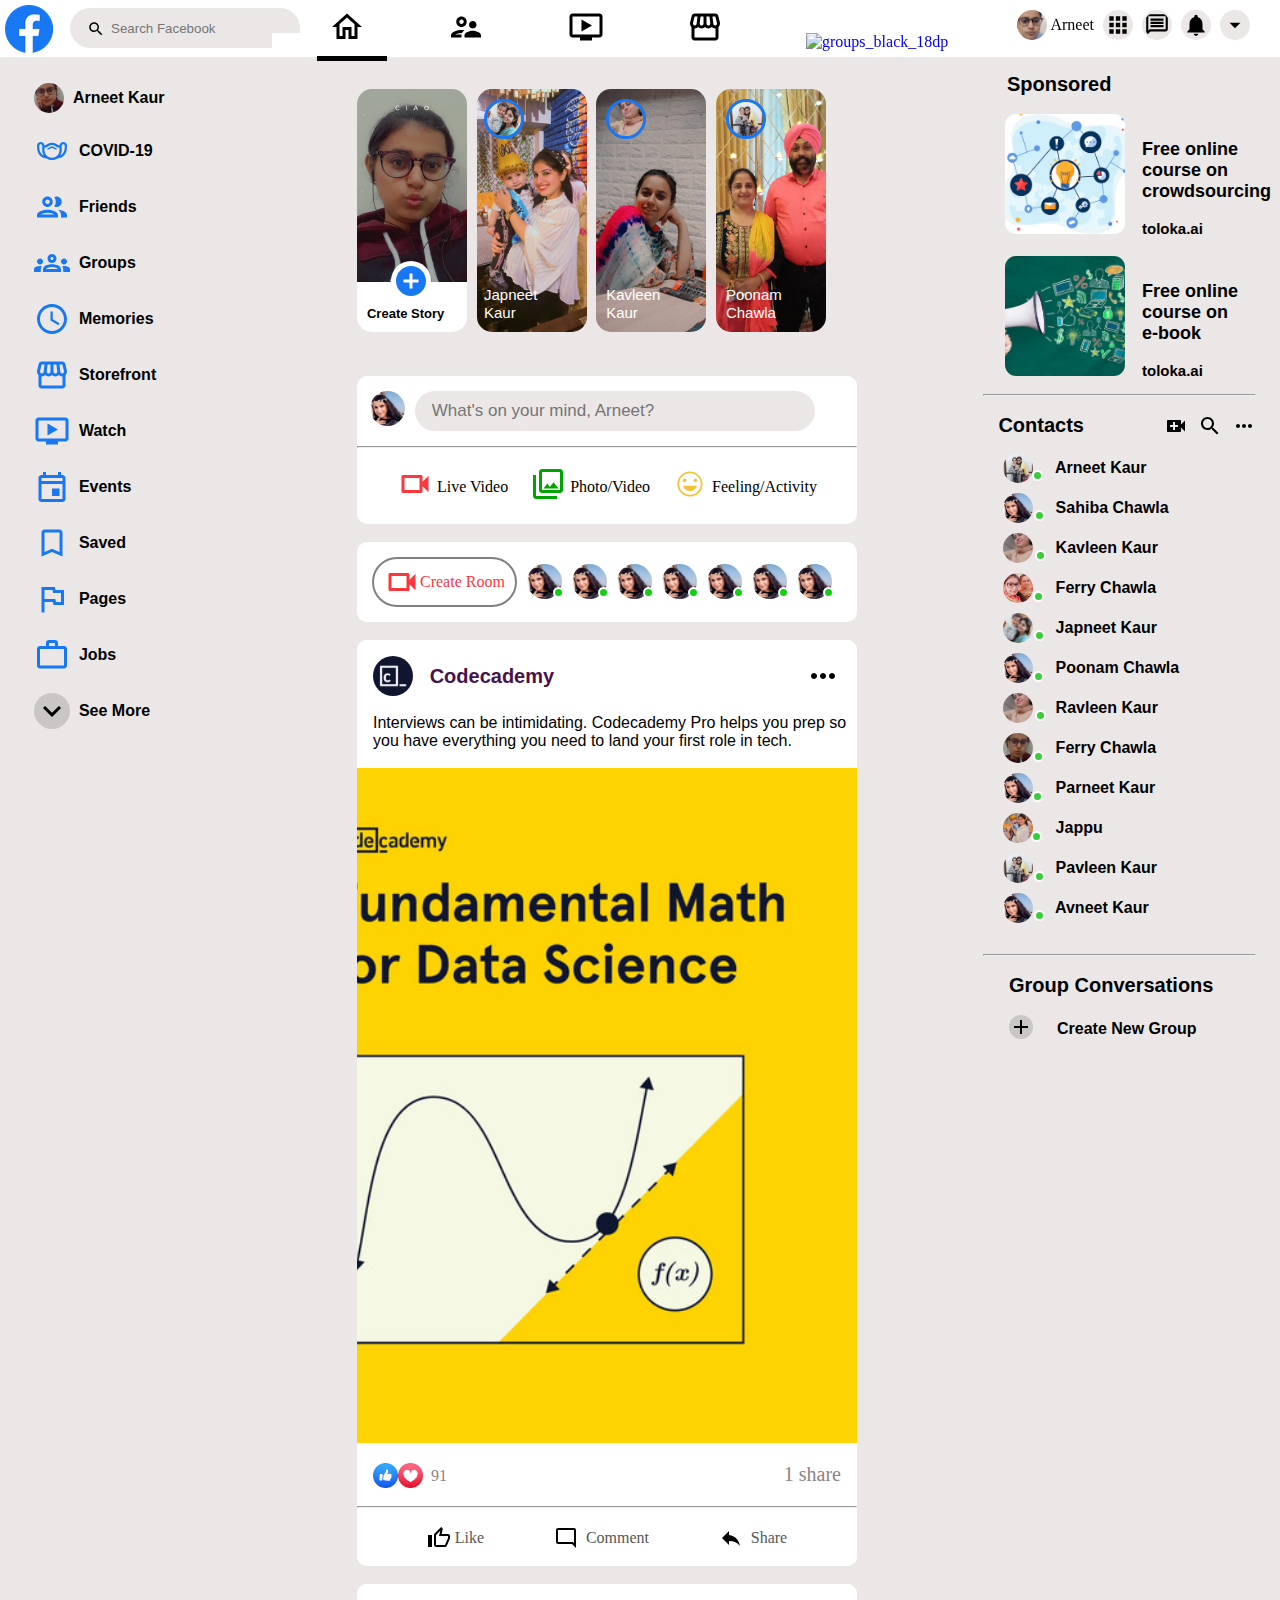
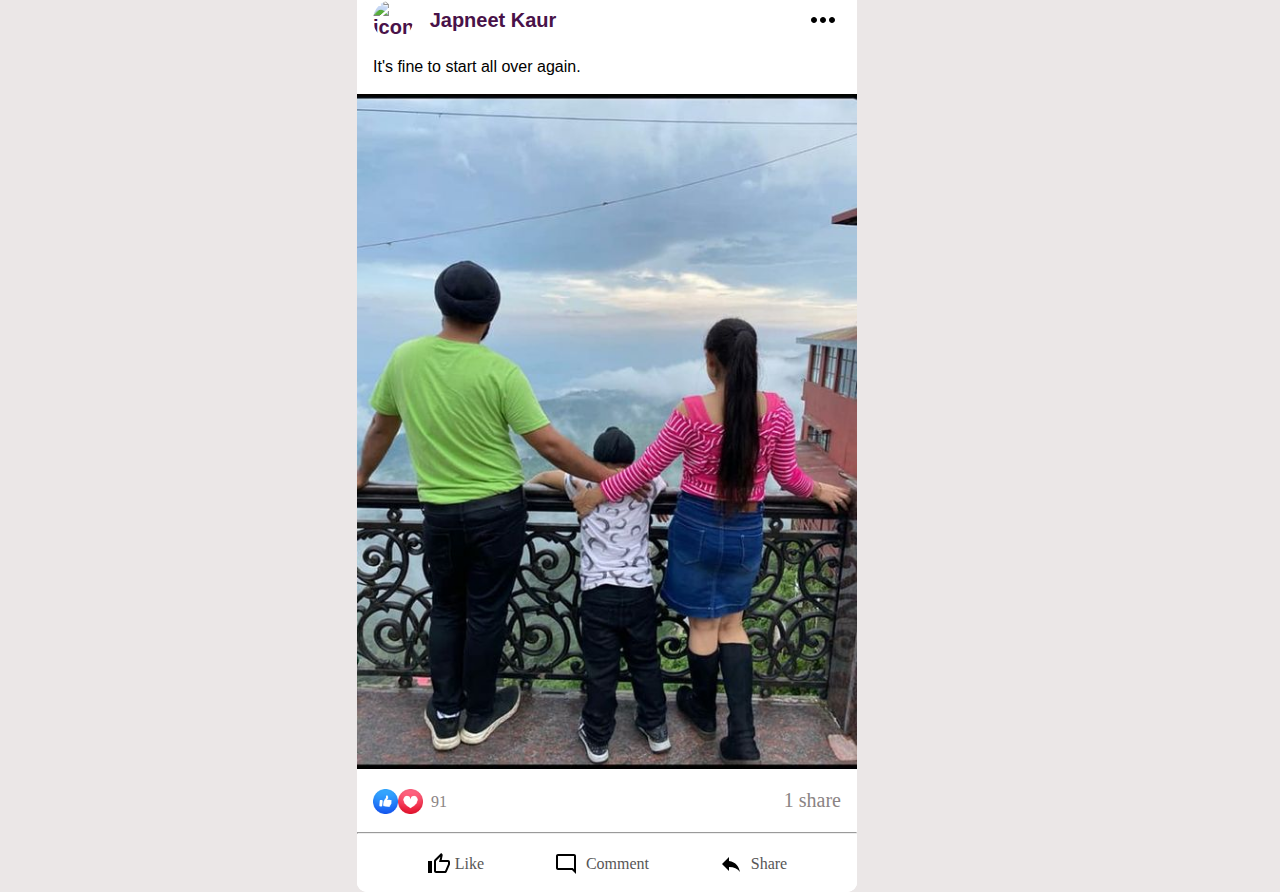
==== commit a2770a8a: "Add files via upload" ====
--- a/index.html
+++ b/index.html
@@ -61,15 +61,18 @@
                    <p>Sponsored</p>
                    <br>
                     <div class="sponsor1">
-                       
-                        <img src="./images/crowdsourcing-history.jpg" alt="crowdsourcing">
+                       <div class="forimg">
+                          <img src="./images/crowdsourcing-history.jpg" alt="crowdsourcing">
+                       </div>
+    
+                        
                         <div class="para">
                             <p>Free online course on </p>
                             <p>crowdsourcing</p><br>
                             <p id="tolka">toloka.ai</p>
                         </div>
-                     </div>
-                     <br>
+                  </div>
+                    <br>
                    <div class="sponsor1">
                           <img src="./images/ebook.jpeg" alt="crowdsourcing">
                           <div class="para">
--- a/style.css
+++ b/style.css
@@ -75,7 +75,7 @@
      background-color: black;
      position:absolute;
      top: 23px;
-     left: 55px;
+     left: 45px;
 }
 
 .icons  img{
@@ -142,14 +142,10 @@
     background-color: white;
     text-decoration: none;
 }
-/* .forset{
-    margin-left: 70px;
-} */
 
 .account img{
     margin-top: 10px;
     margin-left: 5px;
-    /* margin-right: 5px; */
 }
 .account  span{
     position: relative;
@@ -180,7 +176,7 @@
     border-radius: 50%;
 }
 .belllss{
-    margin-right: 10px;
+    margin-right: 30px;
 }
 main{
     display: grid;
@@ -192,7 +188,6 @@
     grid-area: l;
 }
 .rsb{
-    /* background-color: red; */
     grid-area: r;
 }
 .cb{
@@ -239,6 +234,8 @@
     font-size: 20px;
     font-weight: 800;
     cursor: pointer;
+    position: relative;
+    left: 80px;
     margin-left: 70px;
 }
 .sponsor1{
@@ -422,9 +419,8 @@
 /*********************************** Center Part *********************************/
 .centerpart{
    margin-top: 1rem;
-   /* background-color: white; */
 } 
-.cupper{
+/* .cupper{
     display: flex;
     justify-content: space-between;
 }
@@ -453,7 +449,7 @@
 }
 .cdown img{
     /* margin-right: 2rem; */
-    border: 2px solid rgb(203, 198, 198);
+    /* border: 2px solid rgb(203, 198, 198);
     padding-left: 7px;
     padding-right: 7px;
     background-color:rgb(203, 198, 198);
@@ -463,10 +459,11 @@
     position: relative;
     left: 70px;
     width: 500px;
-}
+} */ 
 /**********************************************Story 1***********************************/
 .stories{
     display: flex;
+    margin-top: 1rem;
 }
 .storyy1 a img:hover{
     /* transform: scale(1.2); */
@@ -479,10 +476,10 @@
 .stories #story1{
     height: 27vh;
     object-fit: cover;
-    width: 120px;
-    position: relative;
-    left: -5px;
-    margin-left: 5rem;
+    width: 110px;
+    position: relative;
+    /* left: -26px; */
+    /* margin-left: 5rem; */
     border-bottom: 50px solid white;
     border-radius: 15px;
 }
@@ -503,12 +500,12 @@
     border-radius: 50%;
     position: relative;
     top: -75px;
-    left: 55px;
+    left: 34px;
 }
 .circle img{
     position: absolute;
     top: -73px;
-    left: 57px;
+    left: 36px;
     background-color: transparent;
 }
 .circle span{
@@ -518,7 +515,7 @@
     position: absolute;
     background-color: transparent;
     top: -30px;
-    left: 35px;
+    left: 10px;
 }
 /********************************************** Story 2 ****************************************/
 .storyy2{
@@ -531,20 +528,19 @@
     font-size: 15px;
     font-weight: 500;
     position: relative;
-    left: 29px;
     top: -50px;
+    left: 17px;
     background-color: transparent;
 }
 
 .stories #story2{
     height: 27vh;
     object-fit: cover;
-    width: 120px;
-    position: relative;
-    left: 20px;
-    border-radius: 15px;
-    margin-left: 0;
-    
+    width: 110px;
+    position: relative;
+    left: 10px;
+    /* left: -15px; */
+    border-radius: 15px;    
 }
 .stories #story2:hover{
     /* -webkit-filter: grayscale(20%);
@@ -562,7 +558,7 @@
 .storyy2 .outer img{
     position: absolute;
     top: 10px;
-    left: 29px;
+    left: 17px;
     border: 3px solid #1877F2;
     height: 40px;
     width: 40px;
@@ -580,7 +576,7 @@
     font-size: 15px;
     font-weight: 500;
     position: relative;
-    left: 39px;
+    left: 10px;
     top: -50px;
     background-color: transparent;
 }
@@ -588,11 +584,10 @@
 .stories #story3{
     height: 27vh;
     object-fit: cover;
-    width: 120px;
-    position: relative;
-    left: 20px;
+    width: 110px;
+    position: relative;
+    /* left: -5px; */
     border-radius: 15px;
-    margin-left: 8px;
 }
 .stories #story3:hover{
     /* -webkit-filter: grayscale(20%);
@@ -610,16 +605,13 @@
 .storyy3 .outer1 img{
     position: absolute;
     top: 10px;
-    left: 39px;
+    left: 10px;
     border: 3px solid #1877F2;
     height: 40px;
     width: 40px;
     object-fit: cover;
     border-radius: 50%;
 }
-/* .circle img{
- background-color: red;
-} */
 /************************************** Story 4 ******************************************/
 .storyy4{
     position: relative;
@@ -631,7 +623,6 @@
     font-size: 15px;
     font-weight: 500;
     position: relative;
-    left: 45px;
     top: -50px;
     background-color: transparent;
 }
@@ -639,9 +630,9 @@
 .stories #story4{
     height: 27vh;
     object-fit: cover;
-    width: 120px;
-    position: relative;
-    left: 33px;
+    width: 110px;
+    position: relative;
+    left: -10px;
     /* background: linear-gradient(transparent,rgba(0,0,0,0.5));  */
     border-radius: 15px;
 }
@@ -661,7 +652,6 @@
 .storyy4 .outer1 img{
     position: absolute;
     top: 10px;
-    left: 45px;
     border: 3px solid #1877F2;
     height: 40px;
     width: 40px;
@@ -750,18 +740,21 @@
 .containers{
     background-color: white;
     border-radius: 10px;
-    /* margin-left: 80px; */
 }
 .inputbox{
     display: flex;
     background-color: white;
-    padding: 15px;
+    width: 500px;
+    padding-top: 15px;
+    padding-bottom: 15px;
+    padding-left: 0.8em;
+    padding-right: 2.5em;
     border-top-left-radius: 20px;
     border-top-right-radius: 10px;
 }
 .inputbox input{
-    margin-left: 15px;
-    width: 450px;
+    margin-left: 10px;
+    width: 400px;
     height: 40px;
     border-radius: 20px;
     padding-left: 15px;
@@ -816,13 +809,11 @@
     background-color: white;
     border-radius: 10px;
     padding: 15px;
-    margin-left: 1rem;
 }
 .roomicon{
     display: flex;
     background-color: white;
     border-radius: 10px;
-    /* margin-left: 20px; */
 }
 .roomicon a{
     text-decoration: none;
@@ -831,7 +822,7 @@
     display: flex;
     align-items: center;
     border: 2px solid grey;
-    padding: 5px;
+    padding: 5px 10px;
     border-radius: 25px;
 }
 .roomicon a:hover{
@@ -847,7 +838,6 @@
     background-color: white;
     border-radius: 10px;
     position: relative;
-    /* margin-right: 20px; */
 }
 .persons a{
     text-decoration: none;
@@ -874,7 +864,8 @@
 .mainpost{
     background-color: white;
     border-radius: 10px;
-    margin-left: 1rem;
+    width: 500px;
+    /* margin-left: 1rem; */
 }
 .upprpst{
     background-color: white;
@@ -923,7 +914,7 @@
     background-color: white;
 }
 .centerpost img{
-    width: 550px;
+    width: 500px;
     height: 75vh;
     object-fit: cover;
 }
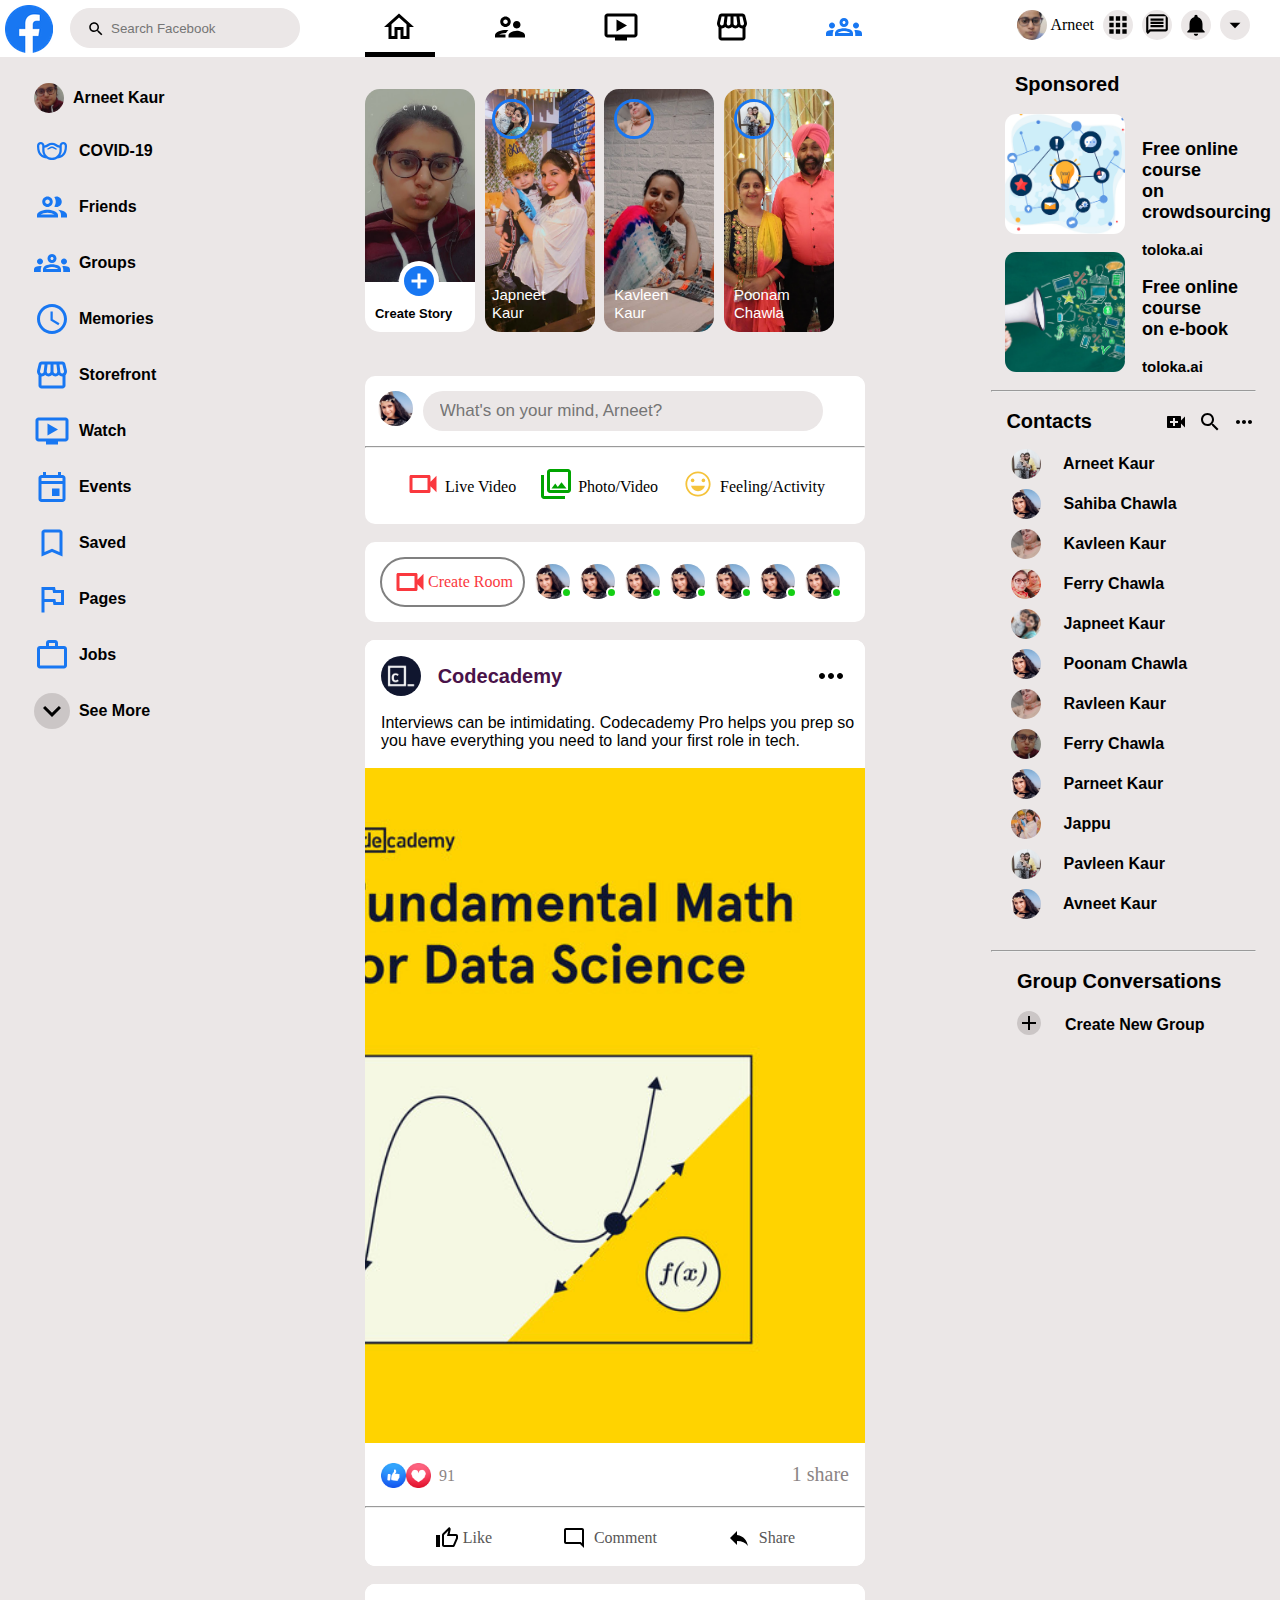
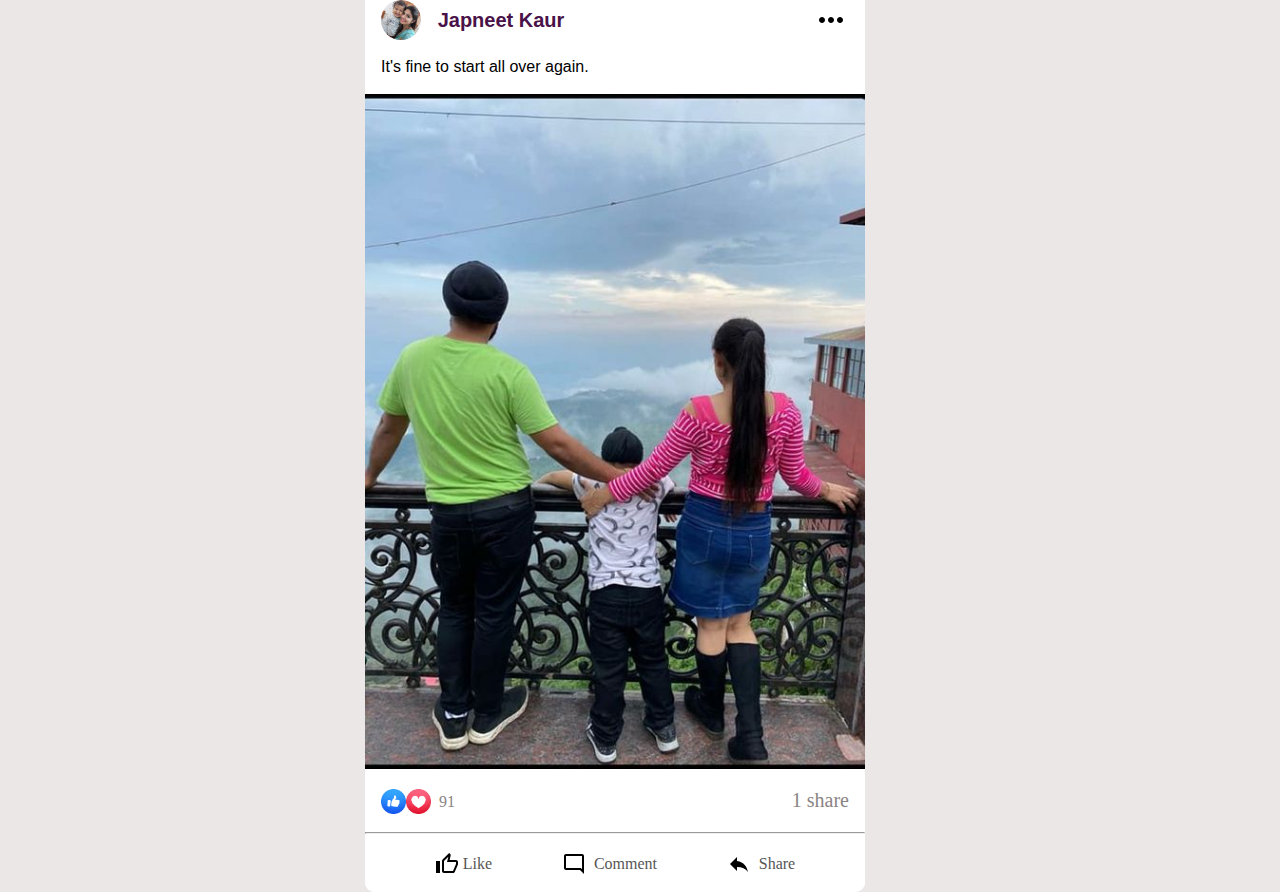
==== commit d02674de: "Add files via upload" ====
--- a/index.html
+++ b/index.html
@@ -5,6 +5,7 @@
     <meta http-equiv="X-UA-Compatible" content="IE=edge">
     <meta name="viewport" content="width=device-width, initial-scale=1.0">
     <link rel="stylesheet" href="./style.css">
+    <link rel="stylesheet" href="./media.css">
     <title>Facebook</title>
 </head>
 <body>
@@ -21,7 +22,7 @@
                       <a href="#"> <span data-tooltip="Friend">  <img src="./images/supervisor_account_black_36dp.svg" alt="person"> </span>   </a> 
                       <a href="#"> <span data-tooltip="Watch"> <img src="./images/ondemand_video_black_36dp (1).svg" alt="video"> </span> </a> 
                       <a href="#"> <span data-tooltip="Market">  <img src="./images/storefront_black_36dp (1).svg" alt="marketplace"> </span>  </a> 
-                      <a href="#">  <span data-tooltip="Group"> <img src="./images/groups_black_36dp (1).svg" alt="groups_black_18dp"> </span>  </a> 
+                      <a href="#">  <span data-tooltip="Group"> <img src="./images/groups_black_36dp.svg" alt="groups_black_18dp"> </span>  </a> 
                   </div>
                   <div class="account">
                          <img id="mypic"  src="./images/my5.jpg" alt="me"> <span>Arneet</span>
@@ -61,14 +62,11 @@
                    <p>Sponsored</p>
                    <br>
                     <div class="sponsor1">
-                       <div class="forimg">
+                    
                           <img src="./images/crowdsourcing-history.jpg" alt="crowdsourcing">
-                       </div>
-    
-                        
-                        <div class="para">
-                            <p>Free online course on </p>
-                            <p>crowdsourcing</p><br>
+                         <div class="para">
+                            <p>Free online course </p>
+                            <p>on crowdsourcing</p><br>
                             <p id="tolka">toloka.ai</p>
                         </div>
                   </div>
@@ -76,8 +74,8 @@
                    <div class="sponsor1">
                           <img src="./images/ebook.jpeg" alt="crowdsourcing">
                           <div class="para">
-                            <p>Free online course on </p>
-                            <p>e-book</p><br>
+                            <p>Free online course</p>
+                            <p> on e-book</p><br>
                             <p id="tolka">toloka.ai</p>
                          </div>
                    </div>
@@ -99,18 +97,18 @@
                          </div>
                          <br>
                          <div class="down">
-                             <a id="one" href="#"><img id="mypic" src="./images/memata.jpg" alt="me"> &nbsp;&nbsp;&nbsp;&nbsp; Arneet Kaur</a>
-                             <a id="two" href="#"><img id="mypic" src="./images/crown.jpg" alt="me"> &nbsp;&nbsp;&nbsp;&nbsp; Sahiba Chawla</a>  
-                             <a id="three" href="#"><img id="mypic" src="./images/tai.jpg" alt="me"> &nbsp;&nbsp;&nbsp;&nbsp; Kavleen Kaur</a> 
-                             <a id="four" href="#"><img id="mypic" src="./images/both.jpg" alt="me"> &nbsp;&nbsp;&nbsp;&nbsp; Ferry Chawla</a>  
-                             <a id="three" href="#"><img id="mypic" src="./images/jappudi.jpg" alt="me"> &nbsp;&nbsp;&nbsp;&nbsp; Japneet Kaur</a> 
-                             <a id="six" href="#"><img id="mypic" src="./images/crown.jpg" alt="me"> &nbsp;&nbsp;&nbsp;&nbsp; Poonam Chawla</a>  
-                             <a id="three" href="#"><img id="mypic" src="./images/tai.jpg" alt="me"> &nbsp;&nbsp;&nbsp;&nbsp; Ravleen Kaur</a> 
-                             <a id="four" href="#"><img id="mypic" src="./images/my4.jpg" alt="me"> &nbsp;&nbsp;&nbsp;&nbsp; Ferry Chawla</a>  
-                             <a id="nine" href="#"><img id="mypic" src="./images/crown.jpg" alt="me"> &nbsp;&nbsp;&nbsp;&nbsp; Parneet Kaur</a>
-                             <a id="ten" href="#"><img id="mypic" src="./images/jaapudidu.jpg" alt="me"> &nbsp;&nbsp;&nbsp;&nbsp; Jappu </a> 
-                             <a id="four" href="#"><img id="mypic" src="./images/memata.jpg" alt="me"> &nbsp;&nbsp;&nbsp;&nbsp; Pavleen Kaur  </a>  
-                             <a id="one" href="#"><img id="mypic" src="./images/crown.jpg" alt="me"> &nbsp;&nbsp;&nbsp;&nbsp; Avneet Kaur</a>
+                             <a  href="#"><img id="mypic" src="./images/memata.jpg" alt="me"> &nbsp;&nbsp;&nbsp;&nbsp; Arneet Kaur</a>
+                             <a  href="#"><img id="mypic" src="./images/crown.jpg" alt="me"> &nbsp;&nbsp;&nbsp;&nbsp; Sahiba Chawla</a>  
+                             <a  href="#"><img id="mypic" src="./images/tai.jpg" alt="me"> &nbsp;&nbsp;&nbsp;&nbsp; Kavleen Kaur</a> 
+                             <a  href="#"><img id="mypic" src="./images/both.jpg" alt="me"> &nbsp;&nbsp;&nbsp;&nbsp; Ferry Chawla</a>  
+                             <a  href="#"><img id="mypic" src="./images/jappudi.jpg" alt="me"> &nbsp;&nbsp;&nbsp;&nbsp; Japneet Kaur</a> 
+                             <a  href="#"><img id="mypic" src="./images/crown.jpg" alt="me"> &nbsp;&nbsp;&nbsp;&nbsp; Poonam Chawla</a>  
+                             <a  href="#"><img id="mypic" src="./images/tai.jpg" alt="me"> &nbsp;&nbsp;&nbsp;&nbsp; Ravleen Kaur</a> 
+                             <a  href="#"><img id="mypic" src="./images/my4.jpg" alt="me"> &nbsp;&nbsp;&nbsp;&nbsp; Ferry Chawla</a>  
+                             <a  href="#"><img id="mypic" src="./images/crown.jpg" alt="me"> &nbsp;&nbsp;&nbsp;&nbsp; Parneet Kaur</a>
+                             <a  href="#"><img id="mypic" src="./images/jaapudidu.jpg" alt="me"> &nbsp;&nbsp;&nbsp;&nbsp; Jappu </a> 
+                             <a  href="#"><img id="mypic" src="./images/memata.jpg" alt="me"> &nbsp;&nbsp;&nbsp;&nbsp; Pavleen Kaur  </a>  
+                             <a  href="#"><img id="mypic" src="./images/crown.jpg" alt="me"> &nbsp;&nbsp;&nbsp;&nbsp; Avneet Kaur</a>
                             
                          </div>
                </div>
@@ -266,7 +264,7 @@
                   <div class="mainpost">
                             <div class="upprpst">
                                 <div class="upperpost">
-                                    <a href="#"> <img id="codecademyicon" src="./images/jeeeju.png" alt="iconcodecademy">&nbsp;&nbsp; Japneet Kaur  </a>
+                                    <a href="#"> <img id="codecademyicon" src="./images/jappudi.jpg" alt="iconcodecademy">&nbsp;&nbsp; Japneet Kaur  </a>
                                     <a href="#"> <img id="dotss" src="./images/more_horiz_black_36dp.svg" alt="threedots"></a>
                                 </div>
                                 <br>
--- a/style.css
+++ b/style.css
@@ -15,6 +15,7 @@
     display: flex;
     justify-content: space-between;
     background-color: white;
+    /* width: 100%; */
 }
 .logo{
     background-color: white;
@@ -54,11 +55,15 @@
 .icons{
     background-color: white;
     margin-left: 10rem;
+    display: flex;
+    justify-content: space-between;
+    width: 41%;
 }
 
 .icons a{
     background-color: white;
     text-decoration: none;
+    
 }
 .icons a img:hover{
       padding-left: 20px;
@@ -74,13 +79,19 @@
      width: 70px;
      background-color: black;
      position:absolute;
-     top: 23px;
-     left: 45px;
+     top: 19px;
+     left: 6px;
 }
 
 .icons  img{
     background-color: white;
-    margin-left: 2.2rem;
+    /* width: 100%; */
+    /* display: flex;
+    flex-direction: row;
+    justify-content: space-evenly; */
+    /* margin-left: 2.2rem; */
+    /* margin-left: 1rem;
+    margin-right: 1rem; */
     margin-top: 7px;
     padding-left: 20px;
     padding-right: 20px;
@@ -178,9 +189,12 @@
 .belllss{
     margin-right: 30px;
 }
+/*****************************************Main*************************************/
 main{
     display: grid;
+    /* grid-template-columns: repeat(auto-fit,minmax(100px,1fr)); */
     grid-template-columns: repeat(3,1fr);
+    /* grid-template-columns: 0.8fr 1fr 1fr; */
     grid-template-areas: "l  c   r";
 }
 /************************************************Left Sidebar ***************************************************/
@@ -199,7 +213,6 @@
    }
 .leftsidebar a{
    display: flex;
-   /* flex-direction: column; */
    align-items: center;
    text-decoration: none;
    color: black;
@@ -240,8 +253,18 @@
 }
 .sponsor1{
     display: flex;
-    margin-left: 5rem;
-}
+    margin-left: 4.5rem;
+    /* background-color: red; */
+}
+/* .para p{
+    background-color: red;
+} */
+ /* .sponsor1 :hover + .forimg ,.para{
+    background-color: red;
+} */
+/* .sponsor1:hover +.para p{
+    background-color: red;
+}  */
 .sponsor1 img{
     height: 120px;
     width: 120px;
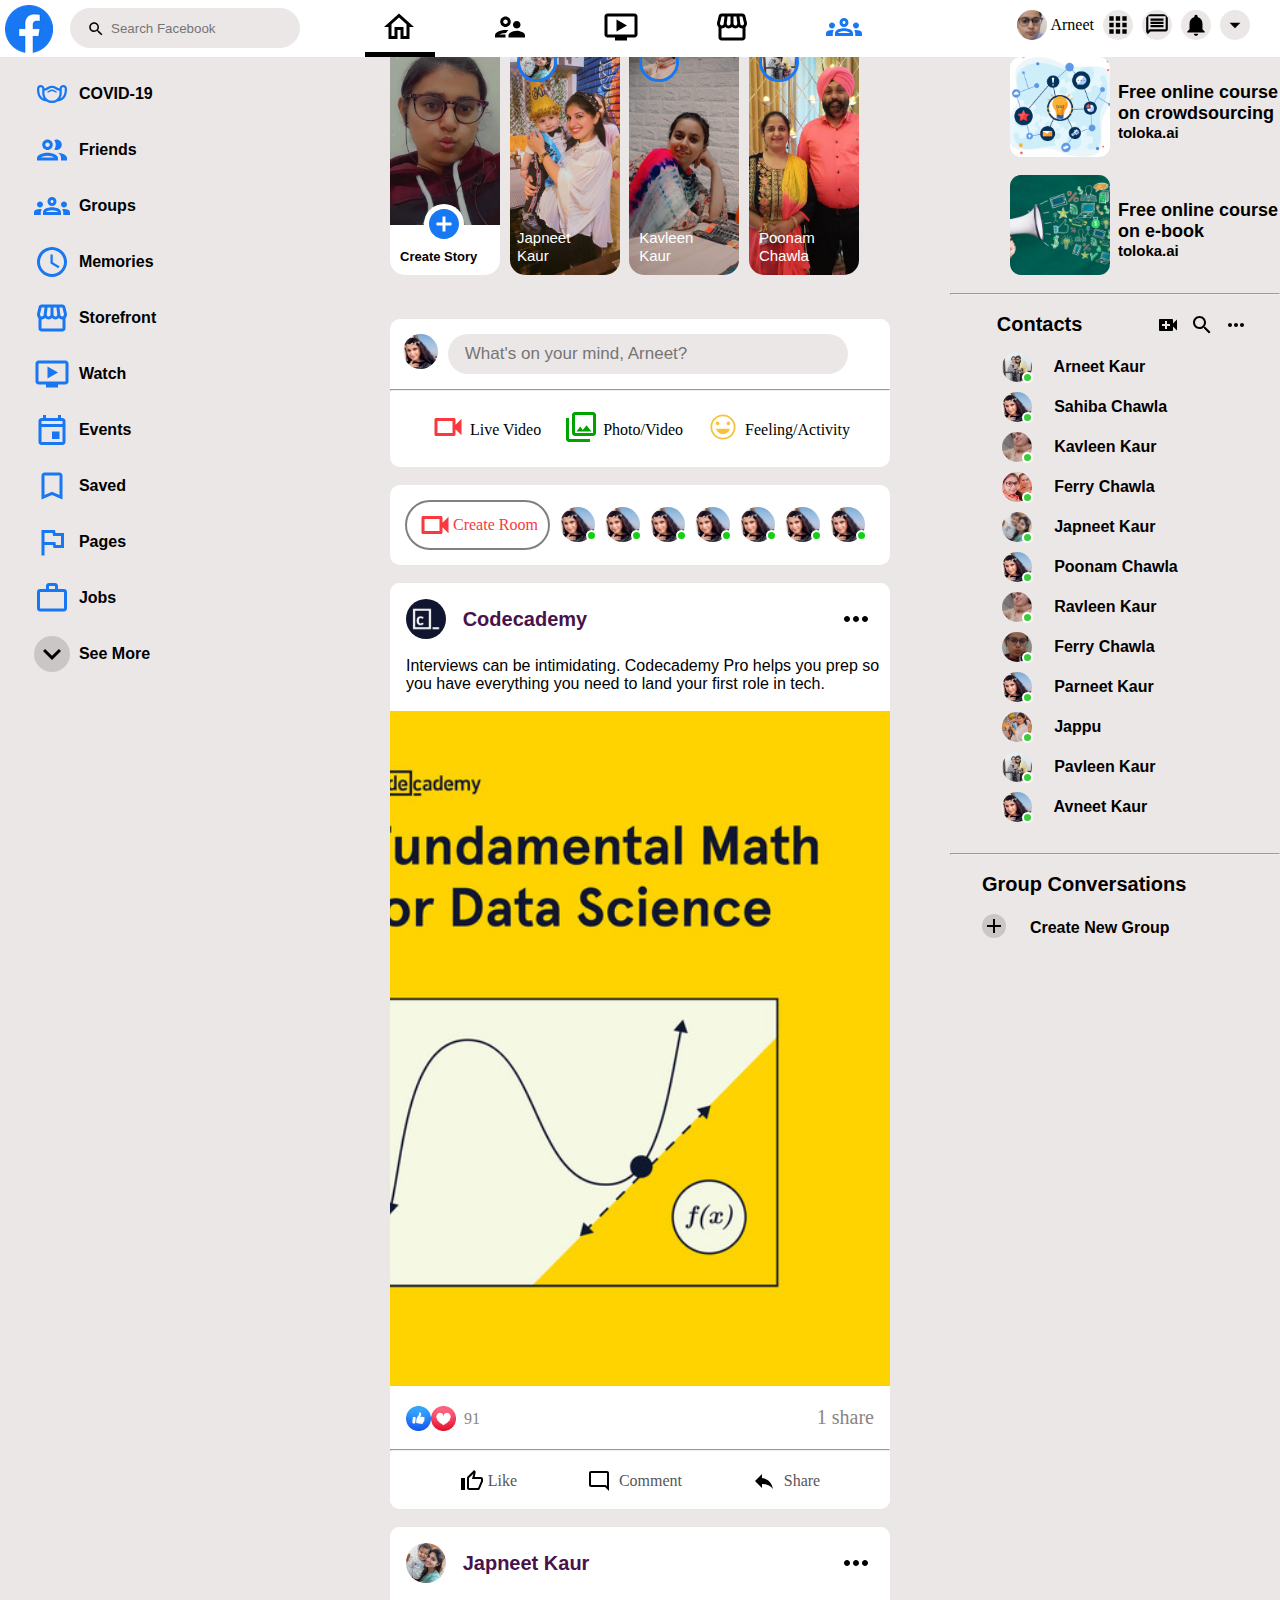
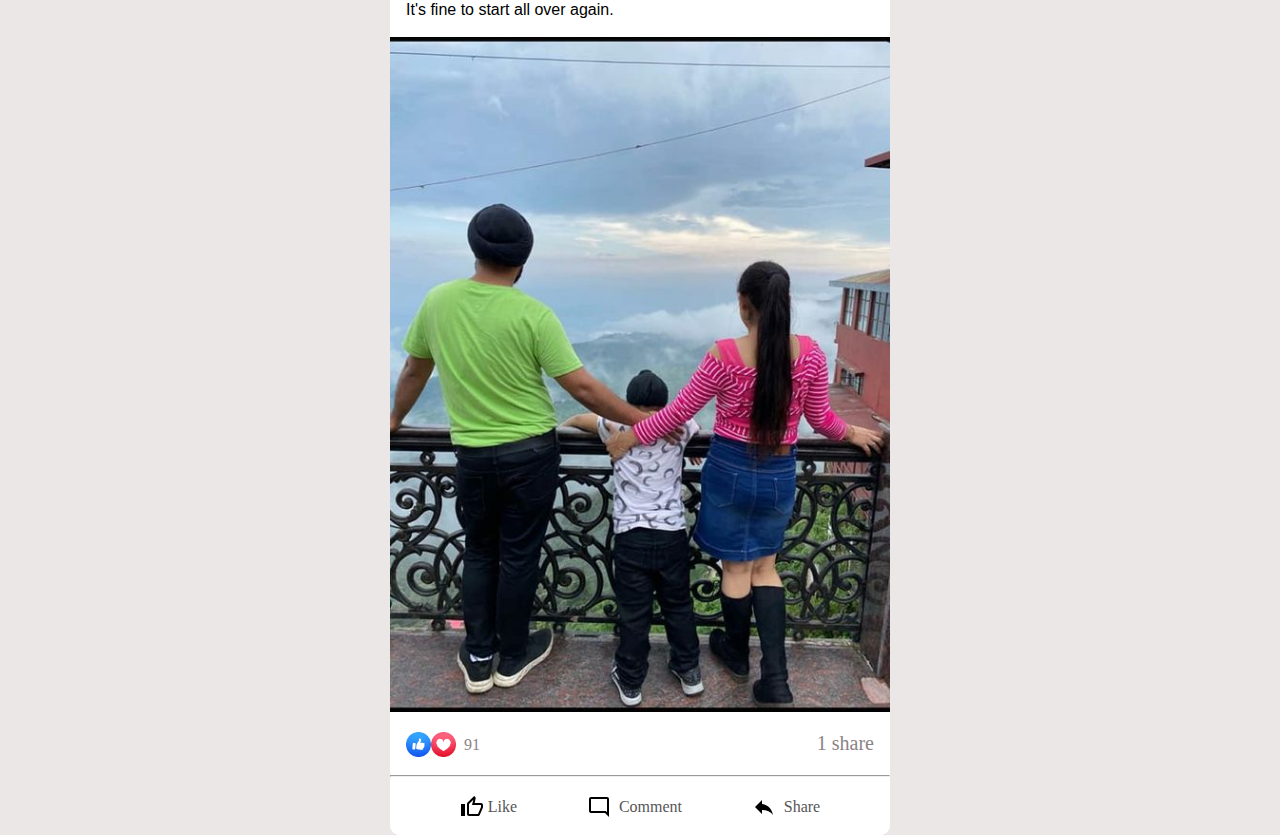
==== commit 901e815d: "Add files via upload" ====
--- a/index.html
+++ b/index.html
@@ -66,7 +66,7 @@
                           <img src="./images/crowdsourcing-history.jpg" alt="crowdsourcing">
                          <div class="para">
                             <p>Free online course </p>
-                            <p>on crowdsourcing</p><br>
+                            <p>on crowdsourcing</p>
                             <p id="tolka">toloka.ai</p>
                         </div>
                   </div>
@@ -75,7 +75,7 @@
                           <img src="./images/ebook.jpeg" alt="crowdsourcing">
                           <div class="para">
                             <p>Free online course</p>
-                            <p> on e-book</p><br>
+                            <p> on e-book</p>
                             <p id="tolka">toloka.ai</p>
                          </div>
                    </div>
--- a/style.css
+++ b/style.css
@@ -3,9 +3,11 @@
     margin: 0;
     box-sizing: border-box;
     background-color: rgb(235, 231, 231);
+  
 }
 header{
-    position: sticky;
+    /* position: sticky; */
+    position: fixed;
     left: 0;
     right: 0;
     top: 0;
@@ -237,8 +239,10 @@
 /**********************************************Right Sidebar**************************************/
 .rightsidebar{
     margin-top: 1rem;
-    margin-right: 1.5rem;
-    right: 0;
+    /* margin-right: 1.5rem; */
+    /* right: 0; */
+    overflow-x: hidden;
+    margin-left: auto;
     display: flex;
     flex-direction: column;
 }
@@ -246,6 +250,7 @@
     font-family: 'Lucida Sans', 'Lucida Sans Regular', 'Lucida Grande', 'Lucida Sans Unicode', Geneva, Verdana, sans-serif;
     font-size: 20px;
     font-weight: 800;
+    background-color: transparent;
     cursor: pointer;
     position: relative;
     left: 80px;
@@ -253,7 +258,8 @@
 }
 .sponsor1{
     display: flex;
-    margin-left: 4.5rem;
+    align-items: flex-start;
+    /* margin-left: 4.5rem; */
     /* background-color: red; */
 }
 /* .para p{
@@ -266,35 +272,43 @@
     background-color: red;
 }  */
 .sponsor1 img{
-    height: 120px;
-    width: 120px;
+    height: 100px;
+    width: 100px;
     object-fit: cover;
     border-radius: 0.7rem;
     cursor: pointer;
     position: relative;
-    left: 68px;
+    left: 60px;
     /* margin-left: 20px; */
 }
-.sponsor1 p{
+.sponsor1 .para p{
    font-size: 18px;
-   position: relative;
-   left: 15px;
+  position: relative;
+   left: -2px;
    top: 25px;
+}
+.sponsor1:hover{
+    background-color: blue;
+}
+.sponsor1:hover .para p{
+    background-color: blue;
 }
 #tolka{
     font-size: 15px;
-}
-.rightsidebar hr{
+    background-color: transparent;
+}
+/* .rightsidebar hr{
     /* margin-right: 1rem; */
-    margin-left: 7.9rem;
-}
+    /* margin-left: 7.9rem; */
+
 .upper{
     display: flex;
-    justify-content: space-between;
+    justify-content: space-around;
 }
 .write {
     display: flex;
-    margin-left: 7.9rem;
+    /* margin-left: 7.9rem; */
+  
 }
 .write p{
     font-family: 'Lucida Sans', 'Lucida Sans Regular', 'Lucida Grande', 'Lucida Sans Unicode', Geneva, Verdana, sans-serif;
@@ -313,20 +327,23 @@
     margin-left: 10px;
 }
 .down{
-    margin-left: 7.9rem;
-}
-.down #one::after{
+    /* margin-left: 7.9rem; */
+    margin-left: 2rem;
+    position: relative;
+}
+.down a::after{
     content: '';
-    display: block;
+    display: inline-block;
     background-color: rgb(59, 204, 59);
     border: 2px solid white;
     height: 7px;
     width: 7px;
     border-radius: 50%;
-    position: relative;
-    left: -115px;
-    top: 7px;
-}
+    position: absolute;
+    left: 30px;
+    top: 25px;
+}    
+/* }
 .down #two::after{
     content: '';
     display: block;
@@ -336,7 +353,7 @@
     width: 7px;
     border-radius: 50%;
     position: relative;
-    left: -135px;
+    left: -150px;
     top: 7px;
 }
 .down #three::after{
@@ -398,7 +415,7 @@
     position: relative;
     left: -72px;
     top: 8px;
-}
+} */
 .down a{
     text-decoration: none;
     display: flex;
@@ -420,7 +437,8 @@
     border-radius: 0.5rem;
 }
 .conversation{
-    margin-left: 9.5rem;
+    /* margin-left: 9.5rem; */
+    margin-left: 2rem;
 }
 .conversation p{
     font-family: 'Lucida Sans', 'Lucida Sans Regular', 'Lucida Grande', 'Lucida Sans Unicode', Geneva, Verdana, sans-serif;
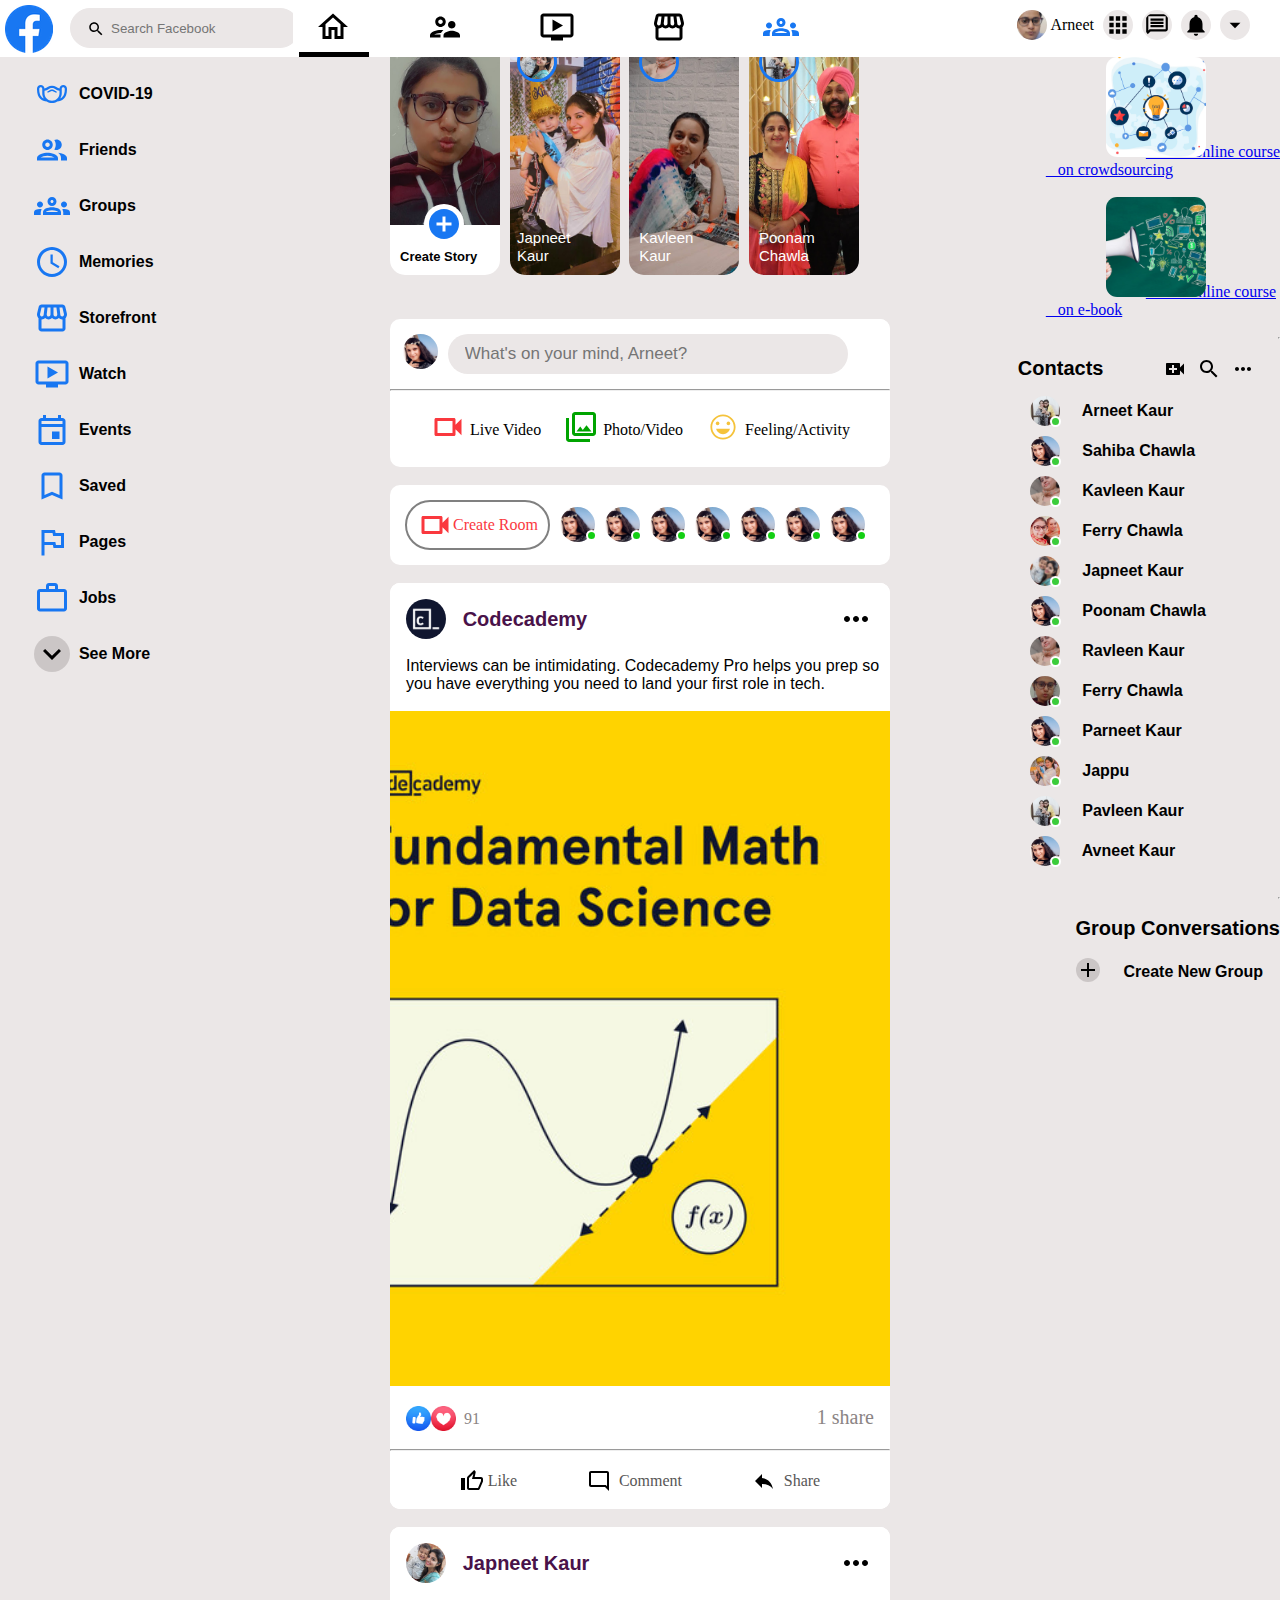
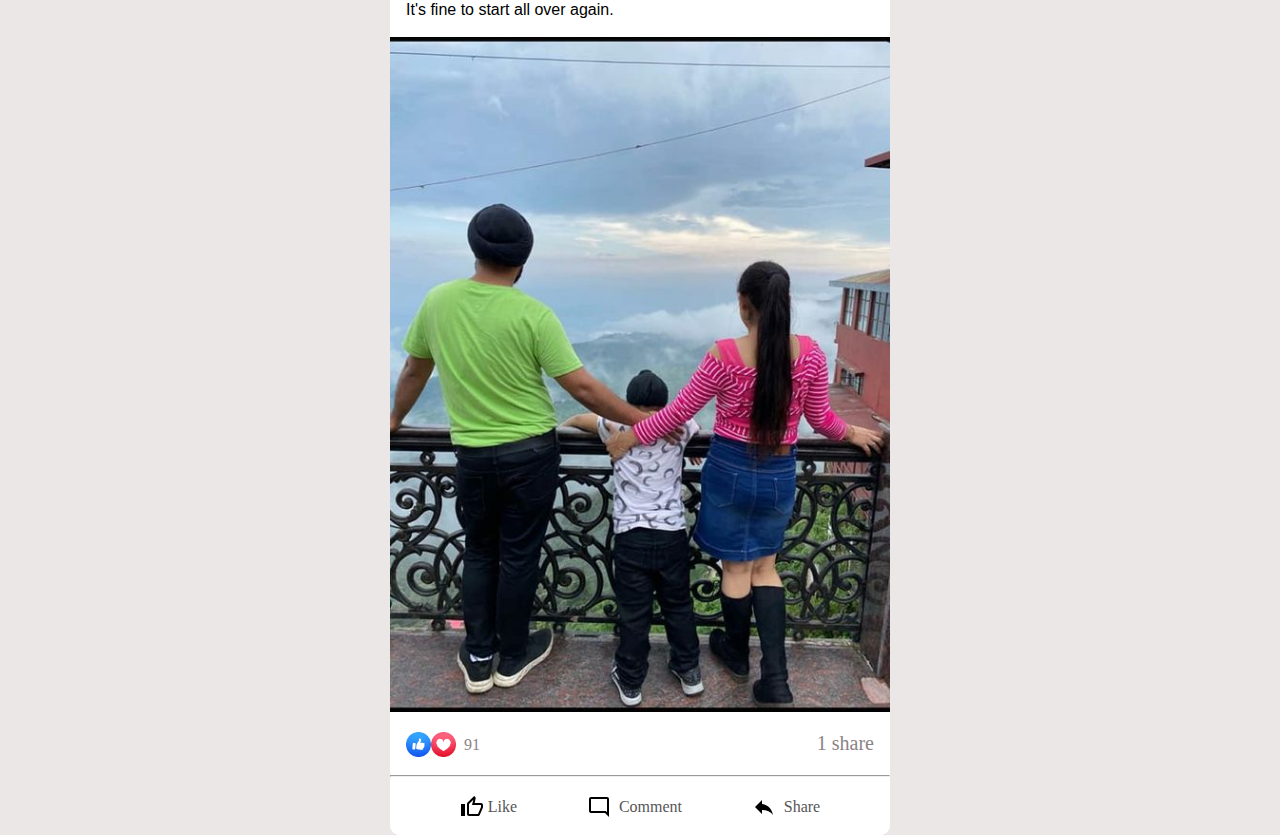
==== commit 78901d8b: "Add files via upload" ====
--- a/index.html
+++ b/index.html
@@ -62,22 +62,12 @@
                    <p>Sponsored</p>
                    <br>
                     <div class="sponsor1">
-                    
-                          <img src="./images/crowdsourcing-history.jpg" alt="crowdsourcing">
-                         <div class="para">
-                            <p>Free online course </p>
-                            <p>on crowdsourcing</p>
-                            <p id="tolka">toloka.ai</p>
-                        </div>
+                          <a href="#"> <img src="./images/crowdsourcing-history.jpg" alt="crowdsourcing"> &nbsp;&nbsp; Free online course <br> &nbsp;&nbsp;  on crowdsourcing  </a>
                   </div>
                     <br>
                    <div class="sponsor1">
-                          <img src="./images/ebook.jpeg" alt="crowdsourcing">
-                          <div class="para">
-                            <p>Free online course</p>
-                            <p> on e-book</p>
-                            <p id="tolka">toloka.ai</p>
-                         </div>
+
+                        <a href="#">  <img src="./images/ebook.jpeg" alt="crowdsourcing"> &nbsp;&nbsp;Free online course <br> &nbsp;&nbsp;  on e-book  </a>
                    </div>
 
               </div> 
--- a/style.css
+++ b/style.css
@@ -56,15 +56,22 @@
 
 .icons{
     background-color: white;
-    margin-left: 10rem;
-    display: flex;
-    justify-content: space-between;
-    width: 41%;
+    display: flex;
+    justify-content: center;
+    /* width: 40%; */
+    /* margin-left: 8rem; */
+    /* display: flex;
+    justify-content: space-between; */
+    /* width: 41%; */
+    /* width: 550px; */
+    max-width: 500px;
 }
 
 .icons a{
     background-color: white;
     text-decoration: none;
+    /* margin-left: 2rem; */
+    padding-left: 2em;
     
 }
 .icons a img:hover{
@@ -205,6 +212,7 @@
 }
 .rsb{
     grid-area: r;
+
 }
 .cb{
     grid-area: c;
@@ -242,8 +250,11 @@
     /* margin-right: 1.5rem; */
     /* right: 0; */
     overflow-x: hidden;
-    margin-left: auto;
-    display: flex;
+    /* margin-left: auto; */
+    /* position: absolute;
+    right: 0; */
+    display: flex;
+    align-items: flex-end;
     flex-direction: column;
 }
 .sponsored p{
@@ -430,6 +441,7 @@
     font-family: 'Segoe UI', Tahoma, Geneva, Verdana, sans-serif;
     font-weight: 600;
     cursor: pointer;
+    width: 270px;
 }
 .down a:hover{
     background-color: rgb(203, 198, 198);
@@ -460,6 +472,7 @@
 /*********************************** Center Part *********************************/
 .centerpart{
    margin-top: 1rem;
+   max-width: 500px;
 } 
 /* .cupper{
     display: flex;
@@ -785,7 +798,7 @@
 .inputbox{
     display: flex;
     background-color: white;
-    width: 500px;
+    max-width: 500px;
     padding-top: 15px;
     padding-bottom: 15px;
     padding-left: 0.8em;
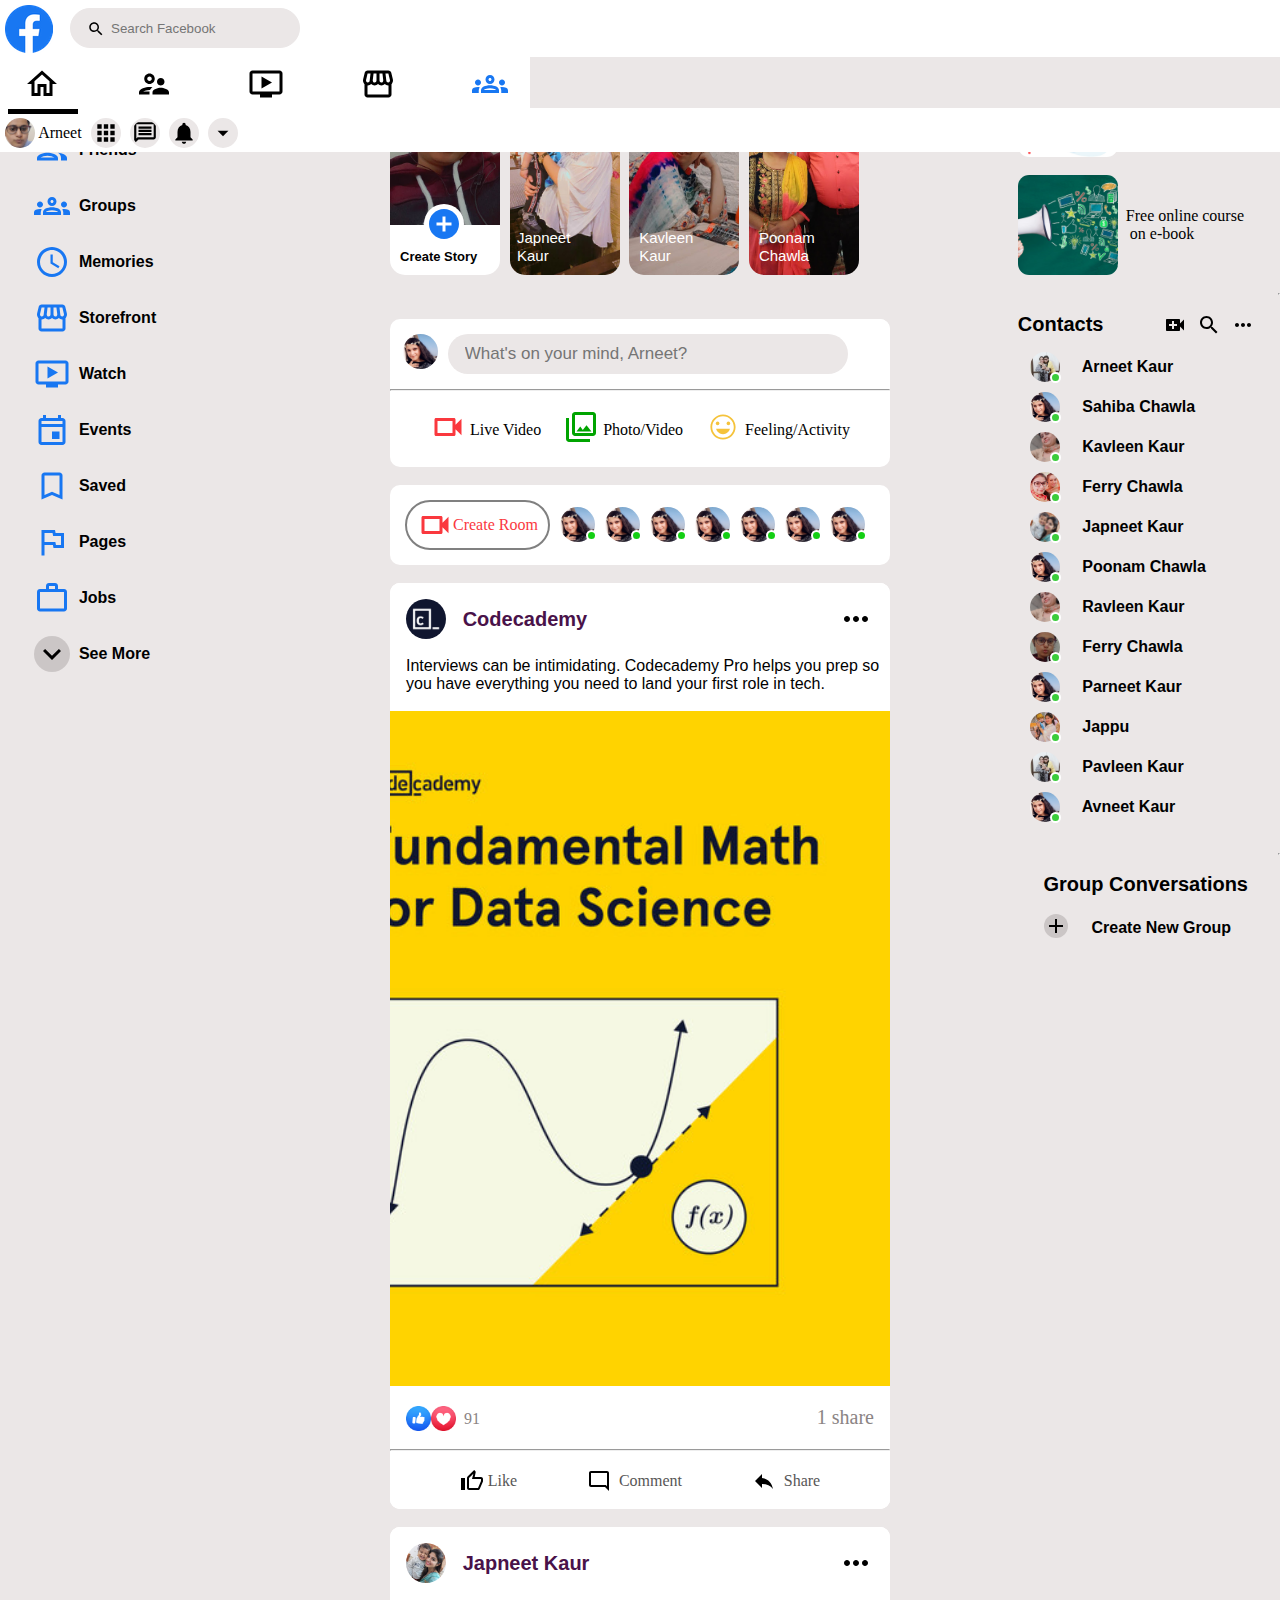
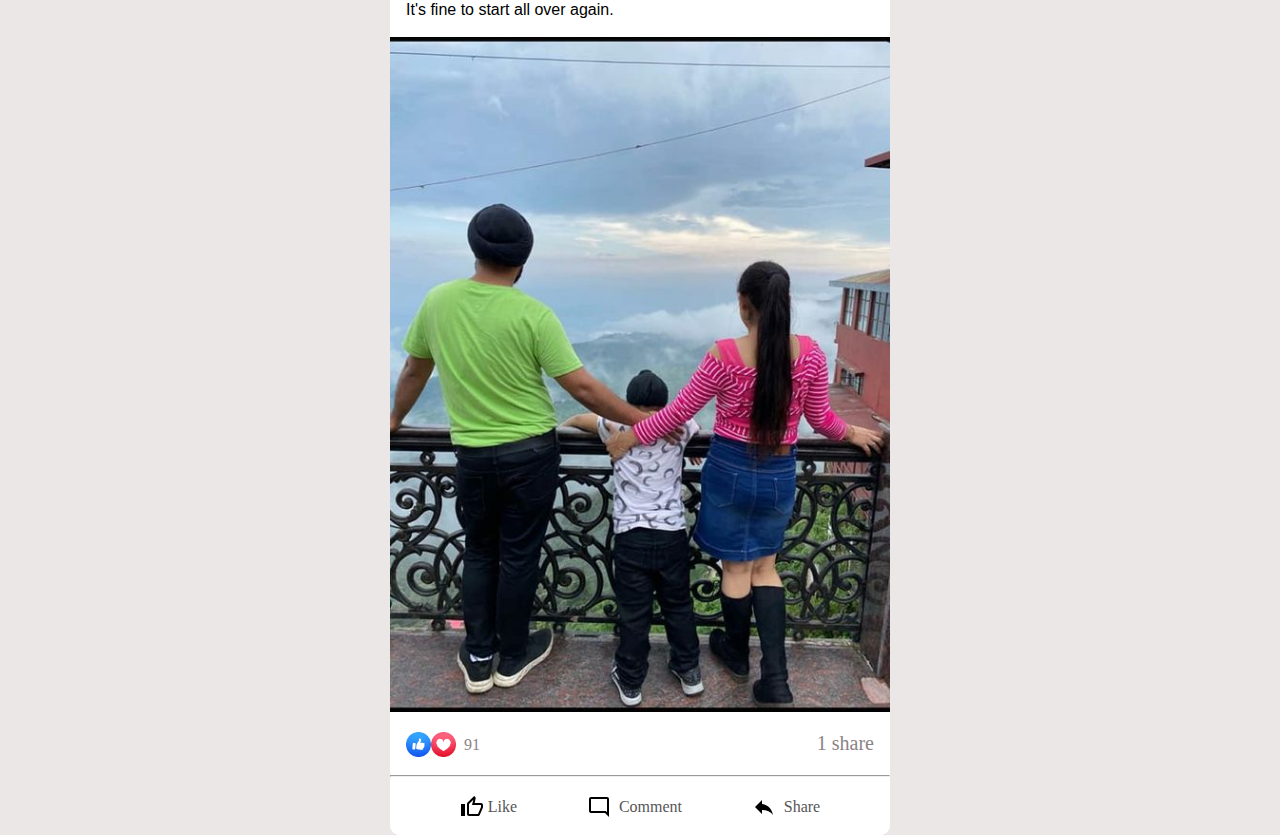
==== commit c8e45b85: "Add files via upload" ====
--- a/index.html
+++ b/index.html
@@ -11,27 +11,30 @@
 <body>
     <header>
         <nav>
-            <div class="navbar">
-                  <div class="logo">
-                    <img id="fblogo" src="./images/facebook-logo-2019 (2).png" alt="logo">
-                    <img id="search"src="./images/search_black_18dp (1).svg" alt="search">
-                    <input type="text" placeholder="Search Facebook">
-                  </div>
-                  <div class="icons">
-                      <a href="#"> <span id="highlight" data-tooltip="Home"> <img src="./images/home_black_36dp.svg" alt="home_black_24dp"> </span>  </a> 
-                      <a href="#"> <span data-tooltip="Friend">  <img src="./images/supervisor_account_black_36dp.svg" alt="person"> </span>   </a> 
-                      <a href="#"> <span data-tooltip="Watch"> <img src="./images/ondemand_video_black_36dp (1).svg" alt="video"> </span> </a> 
-                      <a href="#"> <span data-tooltip="Market">  <img src="./images/storefront_black_36dp (1).svg" alt="marketplace"> </span>  </a> 
-                      <a href="#">  <span data-tooltip="Group"> <img src="./images/groups_black_36dp.svg" alt="groups_black_18dp"> </span>  </a> 
-                  </div>
-                  <div class="account">
-                         <img id="mypic"  src="./images/my5.jpg" alt="me"> <span>Arneet</span>
-                         <a href="#">  <img id = "apps" src="./images/apps_black_24dp.svg" alt="apps"> </a>
-                         <a href="#">  <img id = "message" src="./images/message_black_24dp (1).svg" alt="message"> </a>
-                         <a href="#"> <img id = "bell" src="./images/notifications_black_18dp.svg" alt="bell">  </a>
-                         <a href="#"> <img id = "bell" class="belllss" src="./images/arrow_drop_down_black_36dp.svg" alt="bell">  </a>
-                  </div>
-            </div>
+          <div class="navinner">
+             <!-- <div class="navbar"> -->
+                <div class="logo lg">
+                  <img id="fblogo" src="./images/facebook-logo-2019 (2).png" alt="logo">
+                  <img id="search"src="./images/search_black_18dp (1).svg" alt="search">
+                  <input type="text" placeholder="Search Facebook">
+                </div>
+                <div class="icons  ic">
+                    <a href="#"> <span id="highlight" data-tooltip="Home"> <img src="./images/home_black_36dp.svg" alt="home_black_24dp"> </span>  </a> 
+                    <a href="#"> <span data-tooltip="Friend">  <img src="./images/supervisor_account_black_36dp.svg" alt="person"> </span>   </a> 
+                    <a href="#"> <span data-tooltip="Watch"> <img src="./images/ondemand_video_black_36dp (1).svg" alt="video"> </span> </a> 
+                    <a href="#"> <span data-tooltip="Market">  <img src="./images/storefront_black_36dp (1).svg" alt="marketplace"> </span>  </a> 
+                    <a href="#">  <span data-tooltip="Group"> <img src="./images/groups_black_36dp.svg" alt="groups_black_18dp"> </span>  </a> 
+                </div>
+                <div class="account  ac">
+                       <img id="mypic"  src="./images/my5.jpg" alt="me"> <span>Arneet</span>
+                       <a href="#">  <img id = "apps" src="./images/apps_black_24dp.svg" alt="apps"> </a>
+                       <a href="#">  <img id = "message" src="./images/message_black_24dp (1).svg" alt="message"> </a>
+                       <a href="#"> <img id = "bell" src="./images/notifications_black_18dp.svg" alt="bell">  </a>
+                       <a href="#"> <img id = "bell" class="belllss" src="./images/arrow_drop_down_black_36dp.svg" alt="bell">  </a>
+                </div>
+          <!-- </div> -->
+          </div>
+            
         </nav>
     </header>
 
--- a/style.css
+++ b/style.css
@@ -6,7 +6,6 @@
   
 }
 header{
-    /* position: sticky; */
     position: fixed;
     left: 0;
     right: 0;
@@ -58,20 +57,16 @@
     background-color: white;
     display: flex;
     justify-content: center;
-    /* width: 40%; */
-    /* margin-left: 8rem; */
-    /* display: flex;
-    justify-content: space-between; */
-    /* width: 41%; */
-    /* width: 550px; */
+    align-items: center;
     max-width: 500px;
 }
 
 .icons a{
     background-color: white;
-    text-decoration: none;
-    /* margin-left: 2rem; */
-    padding-left: 2em;
+    /* max-width: 500px; */
+    text-decoration: none;
+    margin-left: 2rem;
+    /* padding-left: 2em; */
     
 }
 .icons a img:hover{
@@ -267,51 +262,31 @@
     left: 80px;
     margin-left: 70px;
 }
-.sponsor1{
+/* .sponsor1{
     display: flex;
     align-items: flex-start;
     /* margin-left: 4.5rem; */
-    /* background-color: red; */
-}
-/* .para p{
-    background-color: red;
+    /* background-color: red; 
 } */
- /* .sponsor1 :hover + .forimg ,.para{
-    background-color: red;
-} */
-/* .sponsor1:hover +.para p{
-    background-color: red;
-}  */
+.sponsor1 a{
+    display: flex;
+    align-items: center;
+    text-decoration: none;
+    text-align: left;
+    color:black;
+    padding-right: 2em;
+}
+.sponsor1 a:hover{
+    background-color: rgb(199, 188, 188);
+    border-radius: 0.7rem;
+}
 .sponsor1 img{
     height: 100px;
     width: 100px;
     object-fit: cover;
     border-radius: 0.7rem;
     cursor: pointer;
-    position: relative;
-    left: 60px;
-    /* margin-left: 20px; */
-}
-.sponsor1 .para p{
-   font-size: 18px;
-  position: relative;
-   left: -2px;
-   top: 25px;
-}
-.sponsor1:hover{
-    background-color: blue;
-}
-.sponsor1:hover .para p{
-    background-color: blue;
-}
-#tolka{
-    font-size: 15px;
-    background-color: transparent;
-}
-/* .rightsidebar hr{
-    /* margin-right: 1rem; */
-    /* margin-left: 7.9rem; */
-
+}
 .upper{
     display: flex;
     justify-content: space-around;
@@ -449,8 +424,7 @@
     border-radius: 0.5rem;
 }
 .conversation{
-    /* margin-left: 9.5rem; */
-    margin-left: 2rem;
+    padding-right: 2em;
 }
 .conversation p{
     font-family: 'Lucida Sans', 'Lucida Sans Regular', 'Lucida Grande', 'Lucida Sans Unicode', Geneva, Verdana, sans-serif;
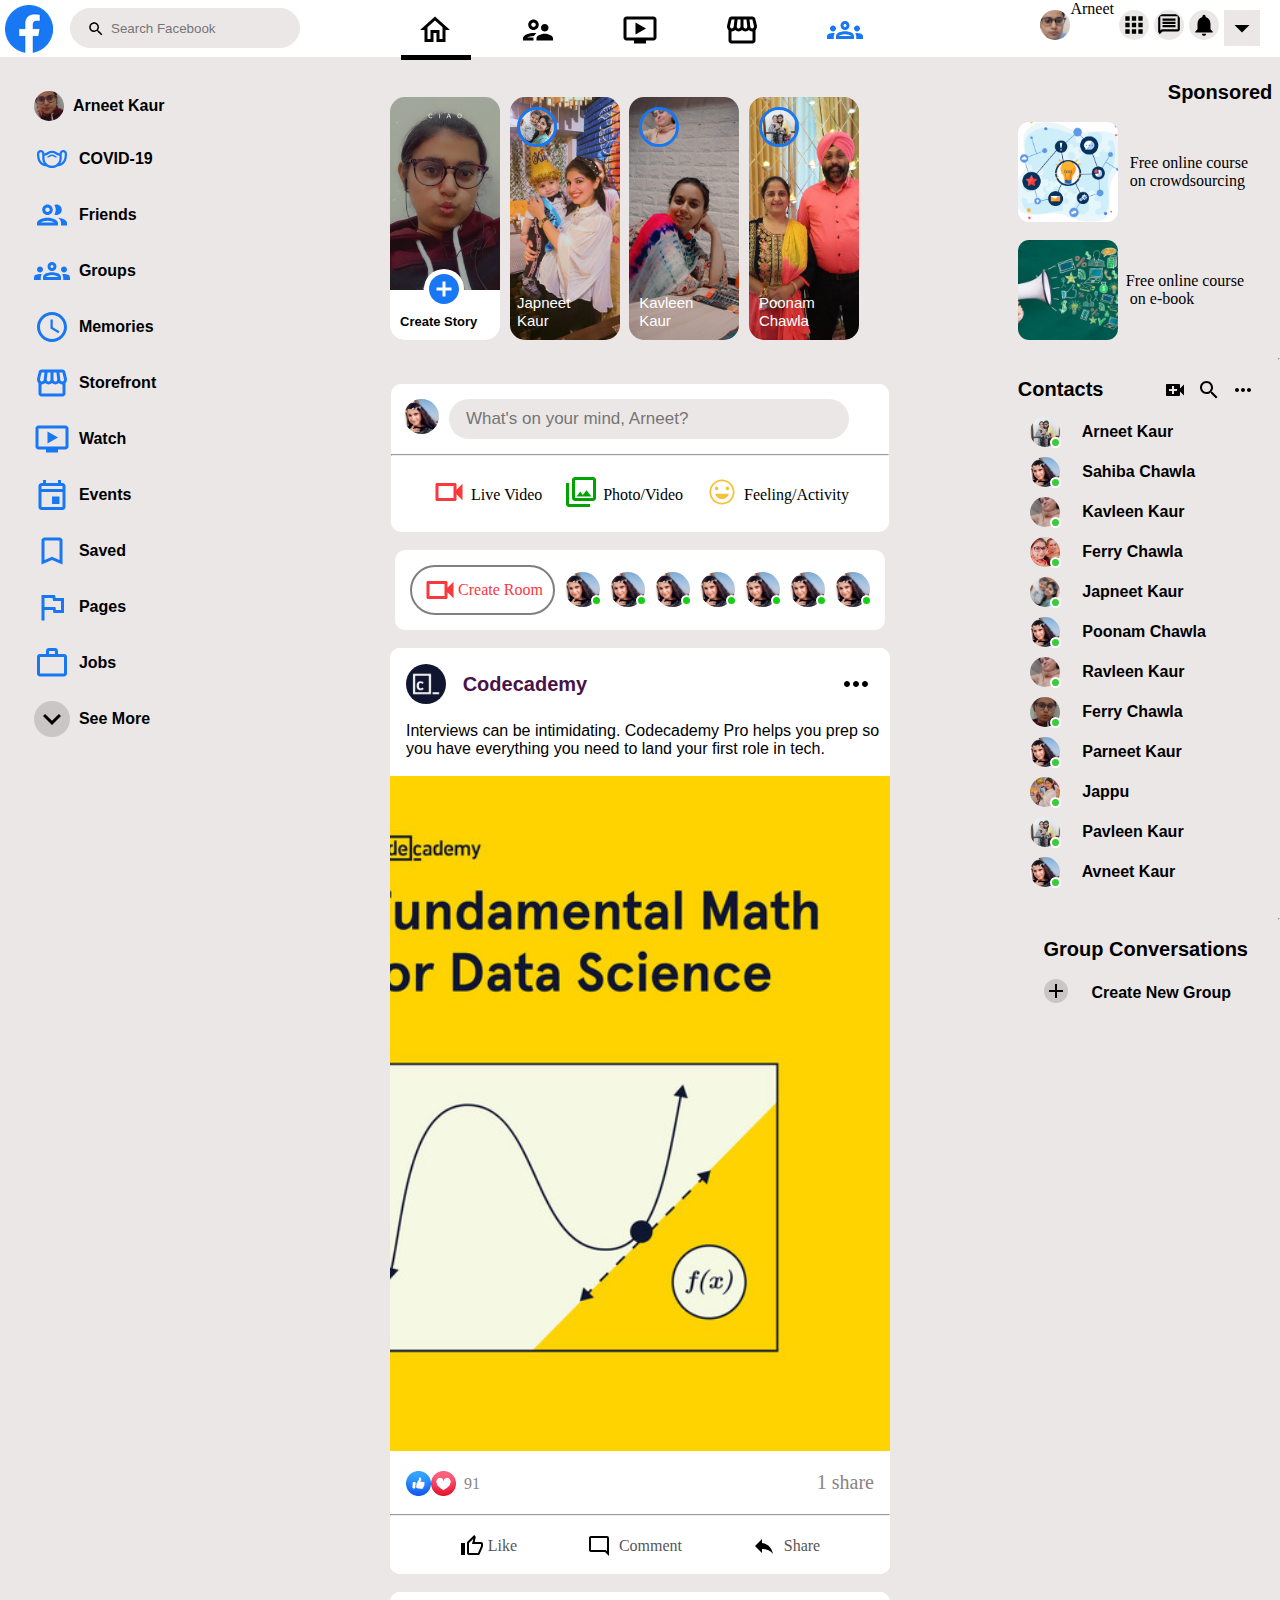
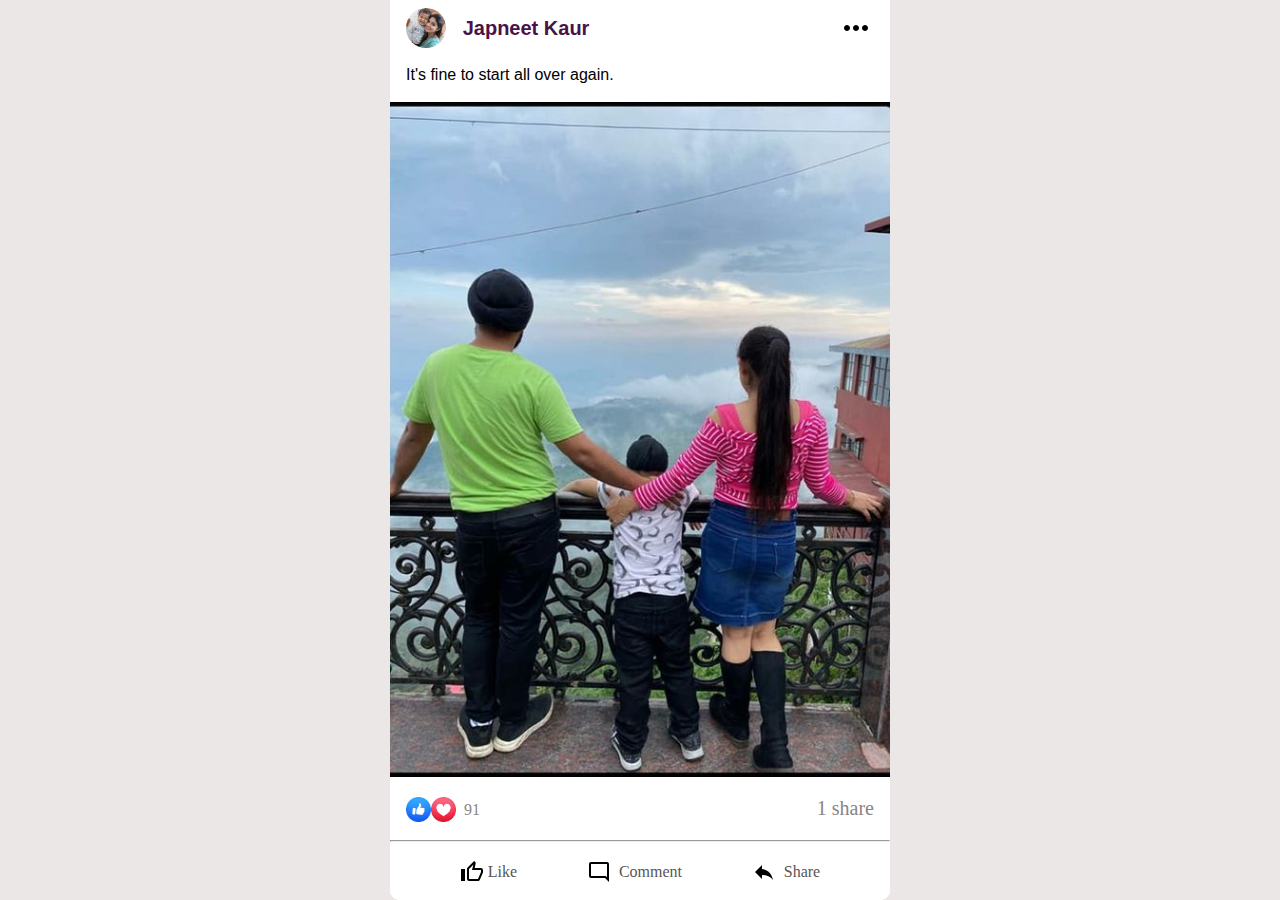
==== commit 0b3576b4: "Add files via upload" ====
--- a/index.html
+++ b/index.html
@@ -26,11 +26,11 @@
                     <a href="#">  <span data-tooltip="Group"> <img src="./images/groups_black_36dp.svg" alt="groups_black_18dp"> </span>  </a> 
                 </div>
                 <div class="account  ac">
-                       <img id="mypic"  src="./images/my5.jpg" alt="me"> <span>Arneet</span>
+                       <img id="mypic" class="hidepic"  src="./images/my5.jpg" alt="me"> <span>Arneet</span>
                        <a href="#">  <img id = "apps" src="./images/apps_black_24dp.svg" alt="apps"> </a>
                        <a href="#">  <img id = "message" src="./images/message_black_24dp (1).svg" alt="message"> </a>
                        <a href="#"> <img id = "bell" src="./images/notifications_black_18dp.svg" alt="bell">  </a>
-                       <a href="#"> <img id = "bell" class="belllss" src="./images/arrow_drop_down_black_36dp.svg" alt="bell">  </a>
+                       <a href="#"> <img id = "bell1" class="belllss" src="./images/arrow_drop_down_black_36dp.svg" alt="bell">  </a>
                 </div>
           <!-- </div> -->
           </div>
@@ -59,7 +59,9 @@
 
 
         <!-------------------------------------- Right Sidebar ------------------------------------------>
-
+    <!-- <div class="trial"> -->
+
+  
         <div class="rightsidebar  rsb">
                <div class="sponsored">
                    <p>Sponsored</p>
@@ -290,6 +292,7 @@
                              </div>
                   </div>
         </div>
+    <!-- </div>   -->
     </main>
 </body>
 </html>--- a/style.css
+++ b/style.css
@@ -6,20 +6,31 @@
   
 }
 header{
-    position: fixed;
+    /* position: fixed; */
     left: 0;
     right: 0;
     top: 0;
     z-index: 5;
 }
-.navbar{
-    display: flex;
-    justify-content: space-between;
-    background-color: white;
-    /* width: 100%; */
+.navinner{
+    display: grid;
+    grid-template-columns: repeat(3,1fr);
+    grid-template-areas: "f i  a";
+    background-color: white;
+}
+/* .navbar{
+    /* display: flex;
+    justify-content: space-between; */
+    /* flex-direction: column; */
+    /* background-color: white;
+   width: 100%; 
+}  */
+.lg{
+    grid-area: f;
 }
 .logo{
     background-color: white;
+   
 }
 .logo img{
     background-color:transparent;
@@ -52,9 +63,12 @@
     outline: none;
    
 }
+.ic{
+    grid-area: i;
+}
 
 .icons{
-    background-color: white;
+    background-color: transparent;
     display: flex;
     justify-content: center;
     align-items: center;
@@ -62,12 +76,10 @@
 }
 
 .icons a{
-    background-color: white;
-    /* max-width: 500px; */
-    text-decoration: none;
-    margin-left: 2rem;
-    /* padding-left: 2em; */
-    
+    background-color: transparent;
+    text-decoration: none;
+    display: inline-block;
+    padding: 0 0.7em;
 }
 .icons a img:hover{
       padding-left: 20px;
@@ -89,13 +101,6 @@
 
 .icons  img{
     background-color: white;
-    /* width: 100%; */
-    /* display: flex;
-    flex-direction: row;
-    justify-content: space-evenly; */
-    /* margin-left: 2.2rem; */
-    /* margin-left: 1rem;
-    margin-right: 1rem; */
     margin-top: 7px;
     padding-left: 20px;
     padding-right: 20px;
@@ -149,9 +154,14 @@
     border-radius: 50%;
     /* margin-right: 85px; 
 }  */
-
+.ac{
+    grid-area: a;
+}
 .account{
     background-color: white;
+    display: flex;
+    justify-content: flex-end;
+   
 }
 .account a{
     background-color: white;
@@ -164,7 +174,7 @@
 }
 .account  span{
     position: relative;
-    top: -10px;
+    /* top: -10px; */
     background-color: white;
 }
 #mypic{
@@ -173,11 +183,10 @@
     object-fit: cover;
     border-radius: 50%;
     cursor: pointer;
-    
 }
 #apps {
     border: 2px solid rgb(235, 231, 231);
-   width: 30px;
+    width: 30px;
     border-radius: 50%;
 }
 #message{
@@ -191,7 +200,7 @@
     border-radius: 50%;
 }
 .belllss{
-    margin-right: 30px;
+    margin-right: 20px;
 }
 /*****************************************Main*************************************/
 main{
@@ -213,7 +222,7 @@
     grid-area: c;
 }
 .leftsidebar{
-    margin-top: 1rem;
+    margin-top: 1.5rem;
     margin-left: 1.5rem;
    }
 .leftsidebar a{
@@ -241,7 +250,7 @@
 
 /**********************************************Right Sidebar**************************************/
 .rightsidebar{
-    margin-top: 1rem;
+    margin-top: 1.5rem;
     /* margin-right: 1.5rem; */
     /* right: 0; */
     overflow-x: hidden;
@@ -445,8 +454,12 @@
 }
 /*********************************** Center Part *********************************/
 .centerpart{
-   margin-top: 1rem;
+   margin-top: 1.5rem;
    max-width: 500px;
+   display: flex;
+   justify-content: center;
+   align-items: center;
+   flex-direction: column;
 } 
 /* .cupper{
     display: flex;
--- a/media.css
+++ b/media.css
@@ -0,0 +1,28 @@
+@media screen and (max-width:1090px){
+    .leftsidebar{
+       display: none;
+    }
+    .rightsidebar{
+        display: none;
+    }
+    /* .navbar .logo{
+        display: none;
+    }
+    .navbar .account{
+        display: none;
+    } */
+}
+@media screen and (max-width:512px) {
+    /* .navbar{
+        overflow-x: hidden;
+    } */
+    body{
+        overflow-x: hidden;
+    }
+     .navbar .logo{
+        display: none;
+    }
+    .navbar .account{
+        display: none;
+    }
+}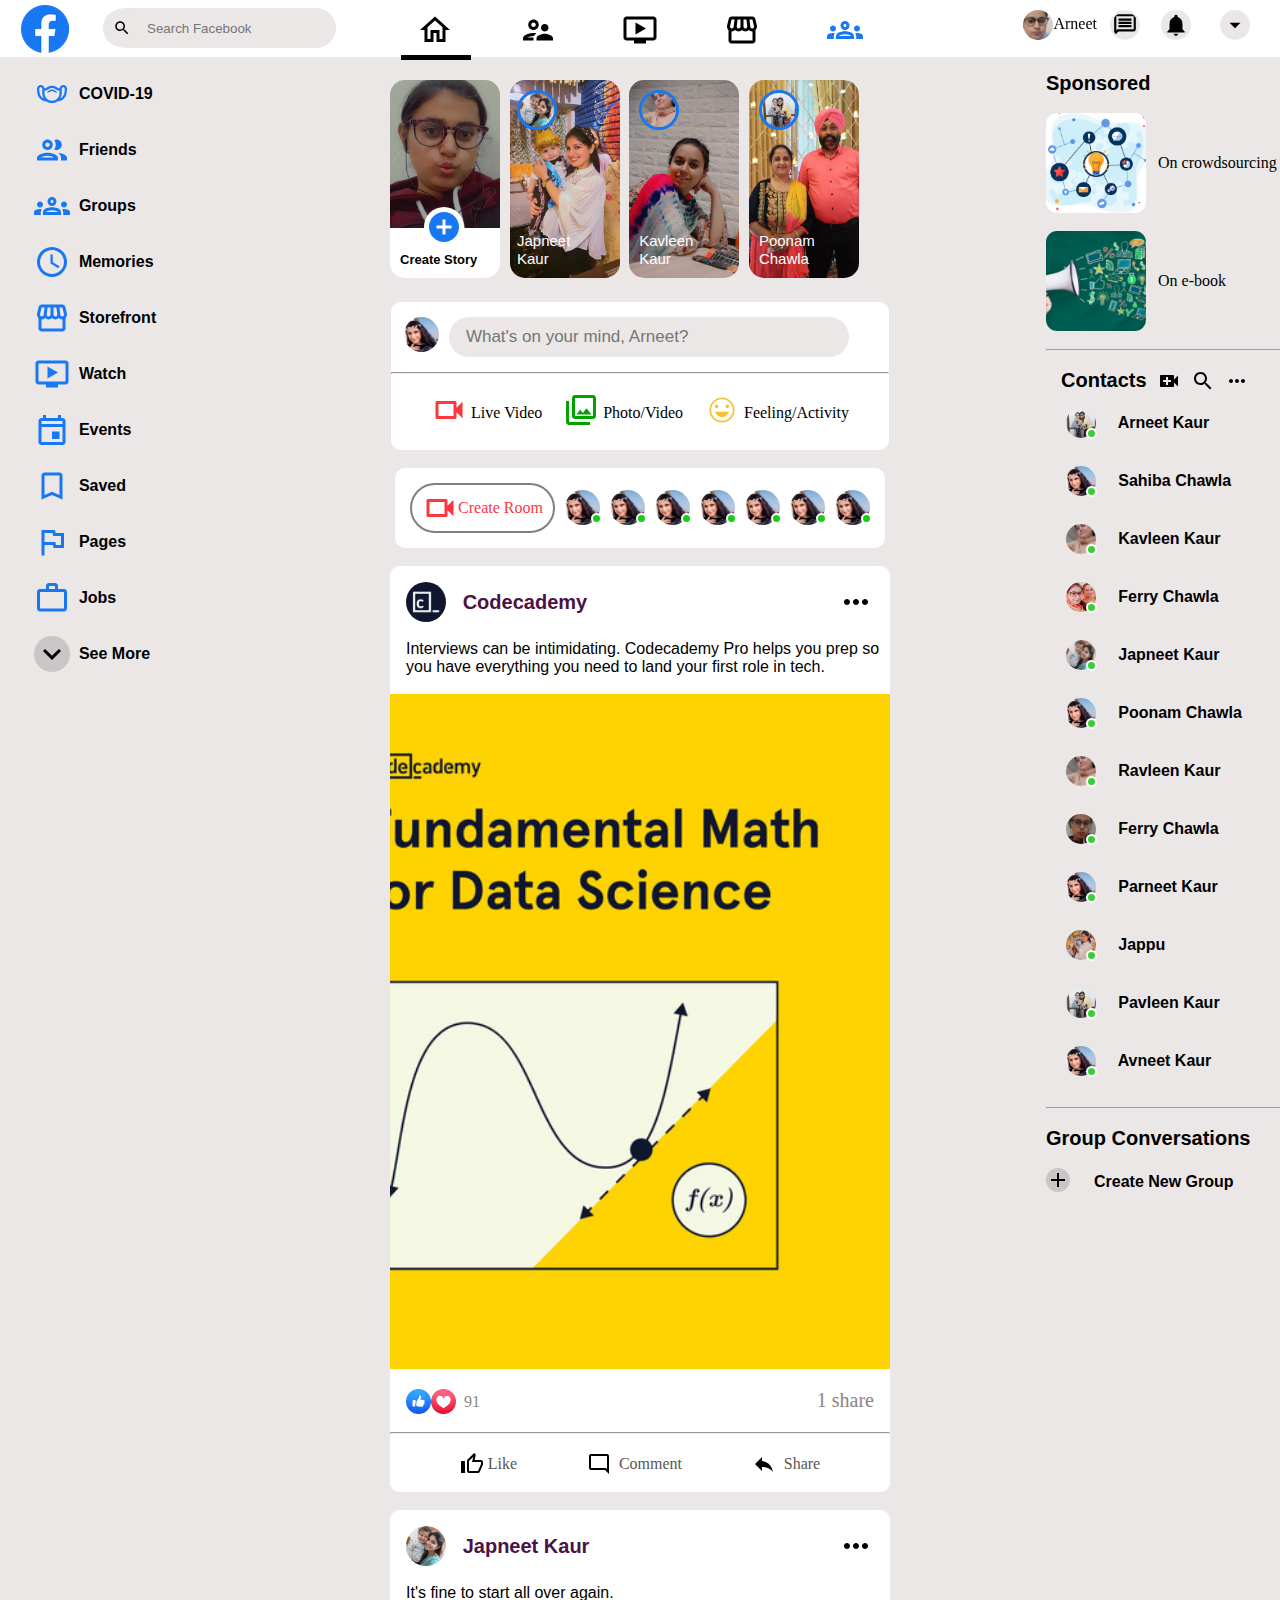
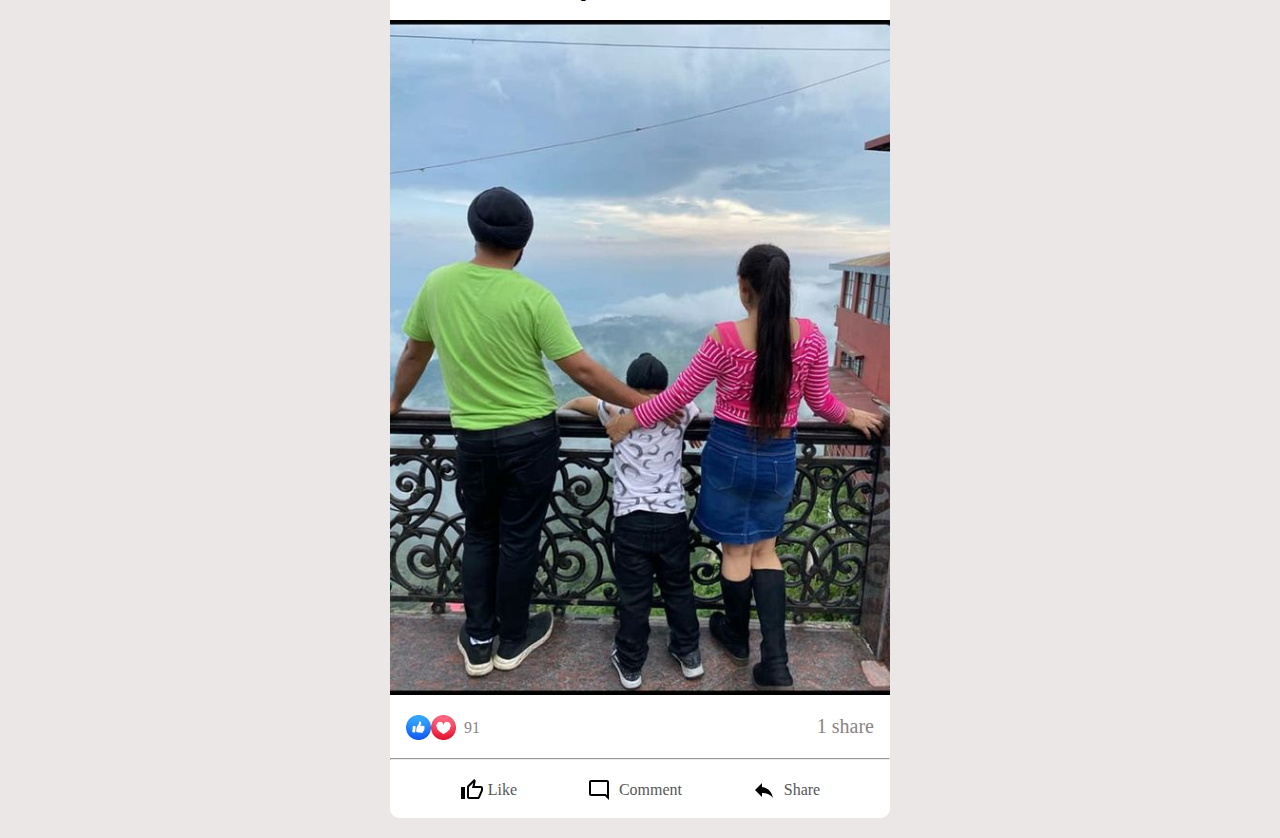
==== commit 93eb4281: "Add files via upload" ====
--- a/index.html
+++ b/index.html
@@ -27,9 +27,11 @@
                 </div>
                 <div class="account  ac">
                        <img id="mypic" class="hidepic"  src="./images/my5.jpg" alt="me"> <span>Arneet</span>
+                       <a href="#">  <img id = "message" src="./images/message_black_24dp (1).svg" alt="message"> </a>
+                       <a href="#">  <img id = "menu" src="./images/menu_black_36dp.svg" alt="apps"> </a>
+                       <a href="#"> <img id = "bell" src="./images/notifications_black_18dp.svg" alt="bell">  </a>
                        <a href="#">  <img id = "apps" src="./images/apps_black_24dp.svg" alt="apps"> </a>
-                       <a href="#">  <img id = "message" src="./images/message_black_24dp (1).svg" alt="message"> </a>
-                       <a href="#"> <img id = "bell" src="./images/notifications_black_18dp.svg" alt="bell">  </a>
+                       <a href="#">  <img id = "apps" src="./images/apps_black_24dp.svg" alt="apps"> </a>
                        <a href="#"> <img id = "bell1" class="belllss" src="./images/arrow_drop_down_black_36dp.svg" alt="bell">  </a>
                 </div>
           <!-- </div> -->
@@ -67,12 +69,12 @@
                    <p>Sponsored</p>
                    <br>
                     <div class="sponsor1">
-                          <a href="#"> <img src="./images/crowdsourcing-history.jpg" alt="crowdsourcing"> &nbsp;&nbsp; Free online course <br> &nbsp;&nbsp;  on crowdsourcing  </a>
+                          <a href="#"> <img src="./images/crowdsourcing-history.jpg" alt="crowdsourcing">&nbsp;&nbsp; On crowdsourcing  </a>
                   </div>
                     <br>
                    <div class="sponsor1">
 
-                        <a href="#">  <img src="./images/ebook.jpeg" alt="crowdsourcing"> &nbsp;&nbsp;Free online course <br> &nbsp;&nbsp;  on e-book  </a>
+                        <a href="#">  <img src="./images/ebook.jpeg" alt="crowdsourcing"> &nbsp;&nbsp; On e-book  </a>
                    </div>
 
               </div> 
@@ -93,17 +95,17 @@
                          <br>
                          <div class="down">
                              <a  href="#"><img id="mypic" src="./images/memata.jpg" alt="me"> &nbsp;&nbsp;&nbsp;&nbsp; Arneet Kaur</a>
-                             <a  href="#"><img id="mypic" src="./images/crown.jpg" alt="me"> &nbsp;&nbsp;&nbsp;&nbsp; Sahiba Chawla</a>  
-                             <a  href="#"><img id="mypic" src="./images/tai.jpg" alt="me"> &nbsp;&nbsp;&nbsp;&nbsp; Kavleen Kaur</a> 
-                             <a  href="#"><img id="mypic" src="./images/both.jpg" alt="me"> &nbsp;&nbsp;&nbsp;&nbsp; Ferry Chawla</a>  
-                             <a  href="#"><img id="mypic" src="./images/jappudi.jpg" alt="me"> &nbsp;&nbsp;&nbsp;&nbsp; Japneet Kaur</a> 
-                             <a  href="#"><img id="mypic" src="./images/crown.jpg" alt="me"> &nbsp;&nbsp;&nbsp;&nbsp; Poonam Chawla</a>  
-                             <a  href="#"><img id="mypic" src="./images/tai.jpg" alt="me"> &nbsp;&nbsp;&nbsp;&nbsp; Ravleen Kaur</a> 
-                             <a  href="#"><img id="mypic" src="./images/my4.jpg" alt="me"> &nbsp;&nbsp;&nbsp;&nbsp; Ferry Chawla</a>  
-                             <a  href="#"><img id="mypic" src="./images/crown.jpg" alt="me"> &nbsp;&nbsp;&nbsp;&nbsp; Parneet Kaur</a>
-                             <a  href="#"><img id="mypic" src="./images/jaapudidu.jpg" alt="me"> &nbsp;&nbsp;&nbsp;&nbsp; Jappu </a> 
-                             <a  href="#"><img id="mypic" src="./images/memata.jpg" alt="me"> &nbsp;&nbsp;&nbsp;&nbsp; Pavleen Kaur  </a>  
-                             <a  href="#"><img id="mypic" src="./images/crown.jpg" alt="me"> &nbsp;&nbsp;&nbsp;&nbsp; Avneet Kaur</a>
+                           <br>  <a  href="#"><img id="mypic" src="./images/crown.jpg" alt="me"> &nbsp;&nbsp;&nbsp;&nbsp; Sahiba Chawla</a>  
+                           <br>    <a  href="#"><img id="mypic" src="./images/tai.jpg" alt="me"> &nbsp;&nbsp;&nbsp;&nbsp; Kavleen Kaur</a> 
+                           <br>      <a  href="#"><img id="mypic" src="./images/both.jpg" alt="me"> &nbsp;&nbsp;&nbsp;&nbsp; Ferry Chawla</a>  
+                           <br>     <a  href="#"><img id="mypic" src="./images/jappudi.jpg" alt="me"> &nbsp;&nbsp;&nbsp;&nbsp; Japneet Kaur</a> 
+                           <br>   <a  href="#"><img id="mypic" src="./images/crown.jpg" alt="me"> &nbsp;&nbsp;&nbsp;&nbsp; Poonam Chawla</a>  
+                           <br>     <a  href="#"><img id="mypic" src="./images/tai.jpg" alt="me"> &nbsp;&nbsp;&nbsp;&nbsp; Ravleen Kaur</a> 
+                           <br>   <a  href="#"><img id="mypic" src="./images/my4.jpg" alt="me"> &nbsp;&nbsp;&nbsp;&nbsp; Ferry Chawla</a>  
+                           <br>     <a  href="#"><img id="mypic" src="./images/crown.jpg" alt="me"> &nbsp;&nbsp;&nbsp;&nbsp; Parneet Kaur</a>
+                           <br>  <a  href="#"><img id="mypic" src="./images/jaapudidu.jpg" alt="me"> &nbsp;&nbsp;&nbsp;&nbsp; Jappu </a> 
+                           <br>   <a  href="#"><img id="mypic" src="./images/memata.jpg" alt="me"> &nbsp;&nbsp;&nbsp;&nbsp; Pavleen Kaur  </a>  
+                           <br>   <a  href="#"><img id="mypic" src="./images/crown.jpg" alt="me"> &nbsp;&nbsp;&nbsp;&nbsp; Avneet Kaur</a>
                             
                          </div>
                </div>
@@ -163,7 +165,7 @@
                       <img  src="./images/memata.jpg" alt="me"> 
                     </div>
                  </div>
-
+                </div>
                  <!-- <div class="storyy5">
                     <a href="#">  <img  id="story5" src="./images/sifat.jpg" alt="thirdpic"> </a>
                     <a href="#">Jaskirat <br>Singh</a>
@@ -178,7 +180,7 @@
                   <!-- <div tooltip="See all stories" class="circles">
                         <img src="./images/east_black_24dp.svg" alt="arrow">
                   </div> -->
-              </div>
+            
 
               <!------------------------------ Down Part Start ---------------------------------->
 
--- a/style.css
+++ b/style.css
@@ -5,8 +5,11 @@
     background-color: rgb(235, 231, 231);
   
 }
+body{
+    overflow-x: hidden;
+}
 header{
-    /* position: fixed; */
+    position: fixed;
     left: 0;
     right: 0;
     top: 0;
@@ -39,6 +42,9 @@
     left: 5px;
     margin-bottom: 5px;
 }
+#fblogo{
+    margin-left: 1rem;
+}
 #fblogo:hover{
     cursor: pointer;
    transform: rotate(360deg);
@@ -46,9 +52,11 @@
 }
 .logo #search{
     position: relative;
-    top: -10px;
+    top: -1px;
     left: 35px;
     background-color:rgb(235, 231, 231) ;
+    border-radius: 50%;
+    padding: 10px;
     z-index: 1;
    
 }
@@ -135,17 +143,13 @@
     color: white;
     border: 8px solid #1877F2;
     background-color:#1877F2;
-    /* padding-left: 5px;
-    padding-right: 5px; */
-    /* width: 53px;
-    height: 30px; */
-    /* font-size: 15px; */
     border-top-right-radius: 23px;
     border-bottom-left-radius: 23px;
     position: absolute;
     top: 50%;
     left:55%;
     margin-top: 20px;
+    z-index: 5;
 }
 
  /* #groupss{
@@ -166,6 +170,8 @@
 .account a{
     background-color: white;
     text-decoration: none;
+    display: inline-block;
+    padding-left:0.5em ;
 }
 
 .account img{
@@ -174,8 +180,8 @@
 }
 .account  span{
     position: relative;
-    /* top: -10px; */
-    background-color: white;
+    top: 15px;
+    background-color: transparent;
 }
 #mypic{
     height: 30px;
@@ -188,6 +194,14 @@
     border: 2px solid rgb(235, 231, 231);
     width: 30px;
     border-radius: 50%;
+    display: none;
+}
+#menu{
+    /* background-color: transparent; */
+    border: 2px solid rgb(235, 231, 231);
+    width: 30px;
+    border-radius: 50%;
+    display: none;
 }
 #message{
     border: 2px solid rgb(235, 231, 231);
@@ -199,8 +213,14 @@
     width: 30px;
     border-radius: 50%;
 }
+#bell1{
+    border: 2px solid rgb(235, 231, 231);
+    width: 30px;
+    border-radius: 50%;
+}
+
 .belllss{
-    margin-right: 20px;
+    margin-right: 30px;
 }
 /*****************************************Main*************************************/
 main{
@@ -222,7 +242,7 @@
     grid-area: c;
 }
 .leftsidebar{
-    margin-top: 1.5rem;
+    margin-top: 1rem;
     margin-left: 1.5rem;
    }
 .leftsidebar a{
@@ -250,16 +270,21 @@
 
 /**********************************************Right Sidebar**************************************/
 .rightsidebar{
-    margin-top: 1.5rem;
-    /* margin-right: 1.5rem; */
+    margin-top: 4.5rem;
+    /* position:absolute; */
+    transform: translateX(40%);
+
+    /* overflow-x: hidden; */
+    /* position: absolute;
+    right: 70px; */
+    /* margin-right: 3.5rem; */
     /* right: 0; */
-    overflow-x: hidden;
-    /* margin-left: auto; */
-    /* position: absolute;
-    right: 0; */
-    display: flex;
+    /* max-width: 700px; */
+    /* overflow-x: hidden; */
+    /* text-align: right; */
+    /* display: flex;
     align-items: flex-end;
-    flex-direction: column;
+    flex-direction: column; */
 }
 .sponsored p{
     font-family: 'Lucida Sans', 'Lucida Sans Regular', 'Lucida Grande', 'Lucida Sans Unicode', Geneva, Verdana, sans-serif;
@@ -267,9 +292,6 @@
     font-weight: 800;
     background-color: transparent;
     cursor: pointer;
-    position: relative;
-    left: 80px;
-    margin-left: 70px;
 }
 /* .sponsor1{
     display: flex;
@@ -288,6 +310,7 @@
 .sponsor1 a:hover{
     background-color: rgb(199, 188, 188);
     border-radius: 0.7rem;
+    width: 380px;
 }
 .sponsor1 img{
     height: 100px;
@@ -298,7 +321,7 @@
 }
 .upper{
     display: flex;
-    justify-content: space-around;
+    /* justify-content: space-evenly; */
 }
 .write {
     display: flex;
@@ -321,11 +344,11 @@
     background-color:rgb(235, 231, 231);
     margin-left: 10px;
 }
-.down{
+/* .down{
     /* margin-left: 7.9rem; */
-    margin-left: 2rem;
-    position: relative;
-}
+    /* margin-left: 2rem; */
+    /* position: relative; 
+} */
 .down a::after{
     content: '';
     display: inline-block;
@@ -429,7 +452,7 @@
 }
 .down a:hover{
     background-color: rgb(203, 198, 198);
-    width: 270px;
+    width: 370px;
     border-radius: 0.5rem;
 }
 .conversation{
@@ -454,12 +477,13 @@
 }
 /*********************************** Center Part *********************************/
 .centerpart{
-   margin-top: 1.5rem;
+   margin-top: 4rem;
    max-width: 500px;
    display: flex;
    justify-content: center;
    align-items: center;
    flex-direction: column;
+
 } 
 /* .cupper{
     display: flex;
@@ -505,6 +529,7 @@
 .stories{
     display: flex;
     margin-top: 1rem;
+    /* background-color: transparent; */
 }
 .storyy1 a img:hover{
     /* transform: scale(1.2); */
@@ -515,7 +540,7 @@
 
 }
 .stories #story1{
-    height: 27vh;
+    height: 22vh;
     object-fit: cover;
     width: 110px;
     position: relative;
@@ -575,7 +600,7 @@
 }
 
 .stories #story2{
-    height: 27vh;
+    height: 22vh;
     object-fit: cover;
     width: 110px;
     position: relative;
@@ -589,8 +614,9 @@
     opacity: 10.9; */
     filter: brightness(95%);
     /* background: linear-gradient(transparent,rgba(0,0,0,0.5)); */
-    -webkit-transition: .3s ease-in-out;
-    transition: .3s ease-in-out;
+    /* -webkit-transition: .3s ease-in-out;
+    transition: .3s ease-in-out; */
+    /* -webkit-tap-highlight-color: red; */
     /* margin-left: 10px;
 	-webkit-transform: scale(1.07);
 	transform: scale(1.07); */
@@ -623,7 +649,7 @@
 }
 
 .stories #story3{
-    height: 27vh;
+    height: 22vh;
     object-fit: cover;
     width: 110px;
     position: relative;
@@ -669,11 +695,12 @@
 }
 
 .stories #story4{
-    height: 27vh;
+    height: 22vh;
     object-fit: cover;
     width: 110px;
     position: relative;
     left: -10px;
+    /* background-color: transparent; */
     /* background: linear-gradient(transparent,rgba(0,0,0,0.5));  */
     border-radius: 15px;
 }
@@ -780,7 +807,9 @@
 /********************************Down Part Start ********************************************/
 .containers{
     background-color: white;
-    border-radius: 10px;
+    border-radius: 10px; 
+    position: relative;
+    top: -20px;
 }
 .inputbox{
     display: flex;
@@ -850,6 +879,8 @@
     background-color: white;
     border-radius: 10px;
     padding: 15px;
+    position: relative;
+    top: -20px;
 }
 .roomicon{
     display: flex;
@@ -906,6 +937,8 @@
     background-color: white;
     border-radius: 10px;
     width: 500px;
+    position: relative;
+    top: -20px;
     /* margin-left: 1rem; */
 }
 .upprpst{
@@ -1022,4 +1055,9 @@
 }
 .dp2 img{
     background-color: white;
-}+}
+/* .trial{
+    display: flex;
+    justify-content: space-between;
+    align-items: center;
+} */